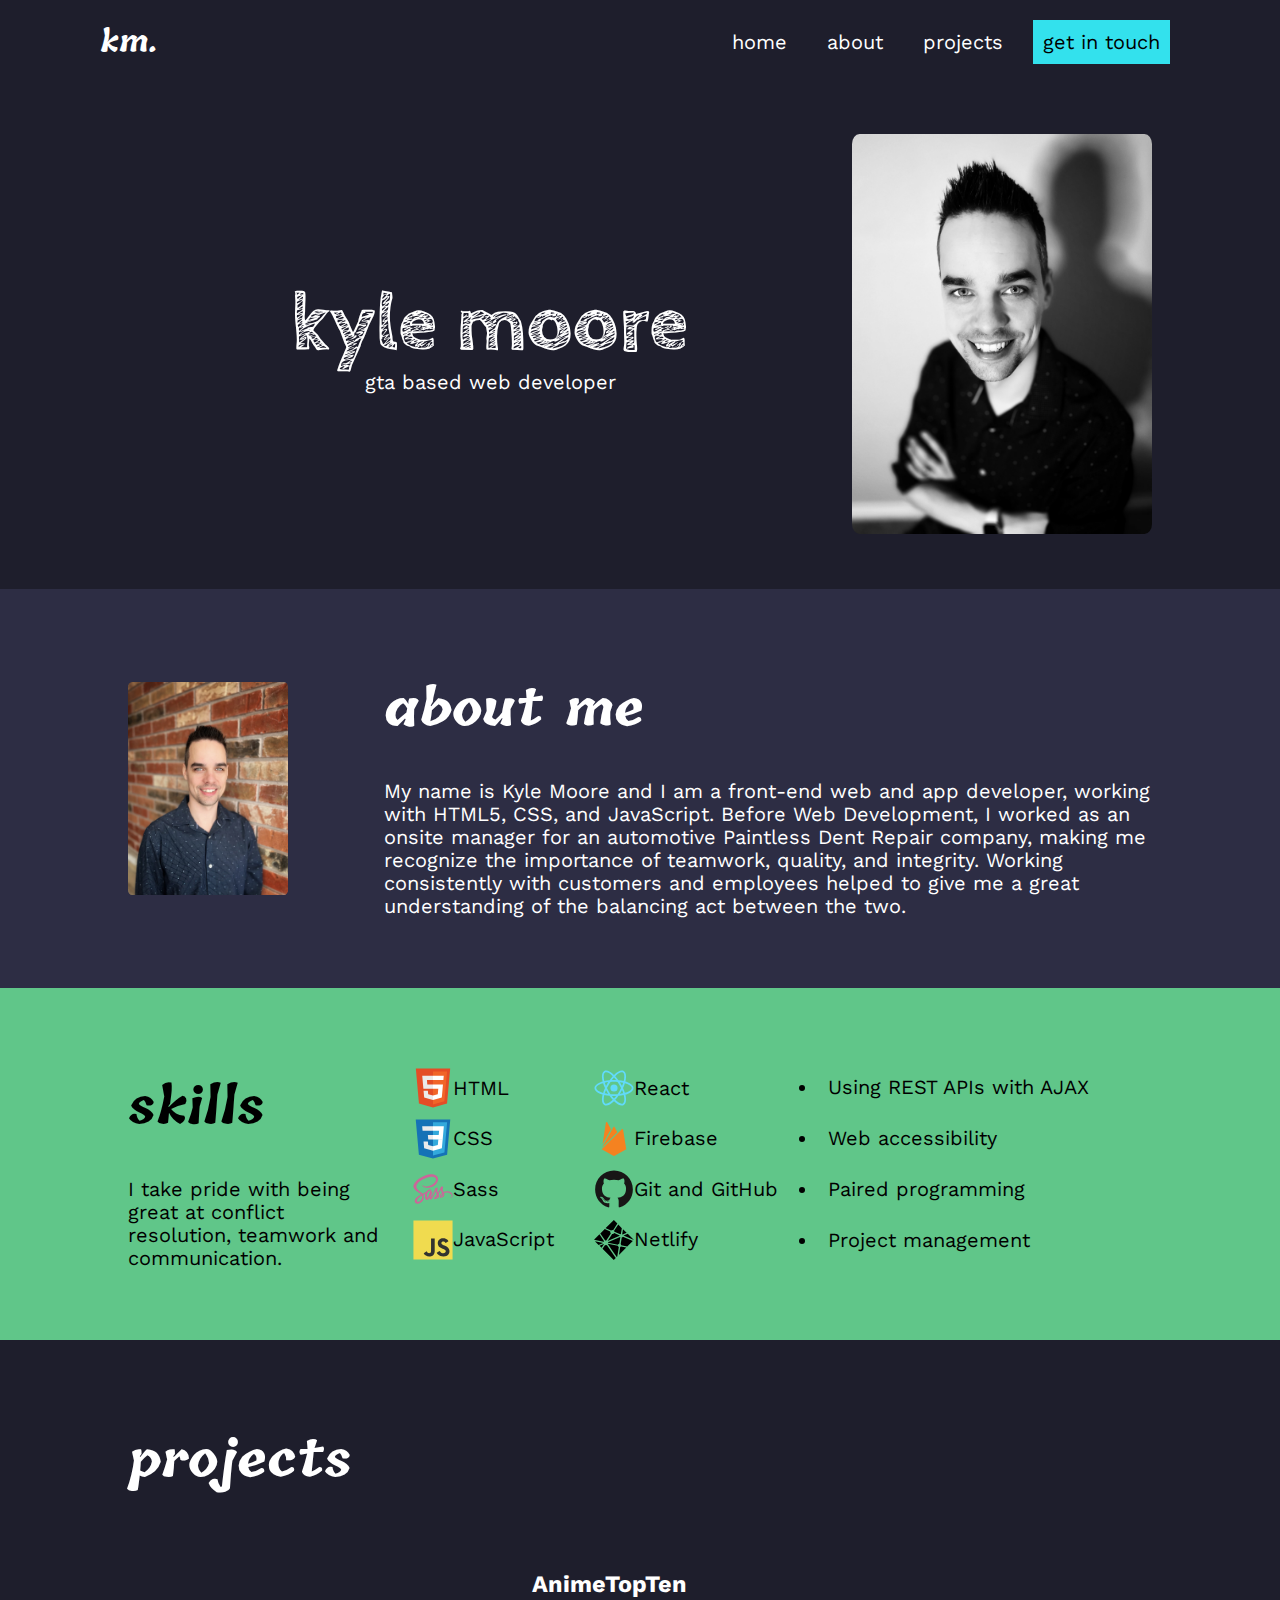
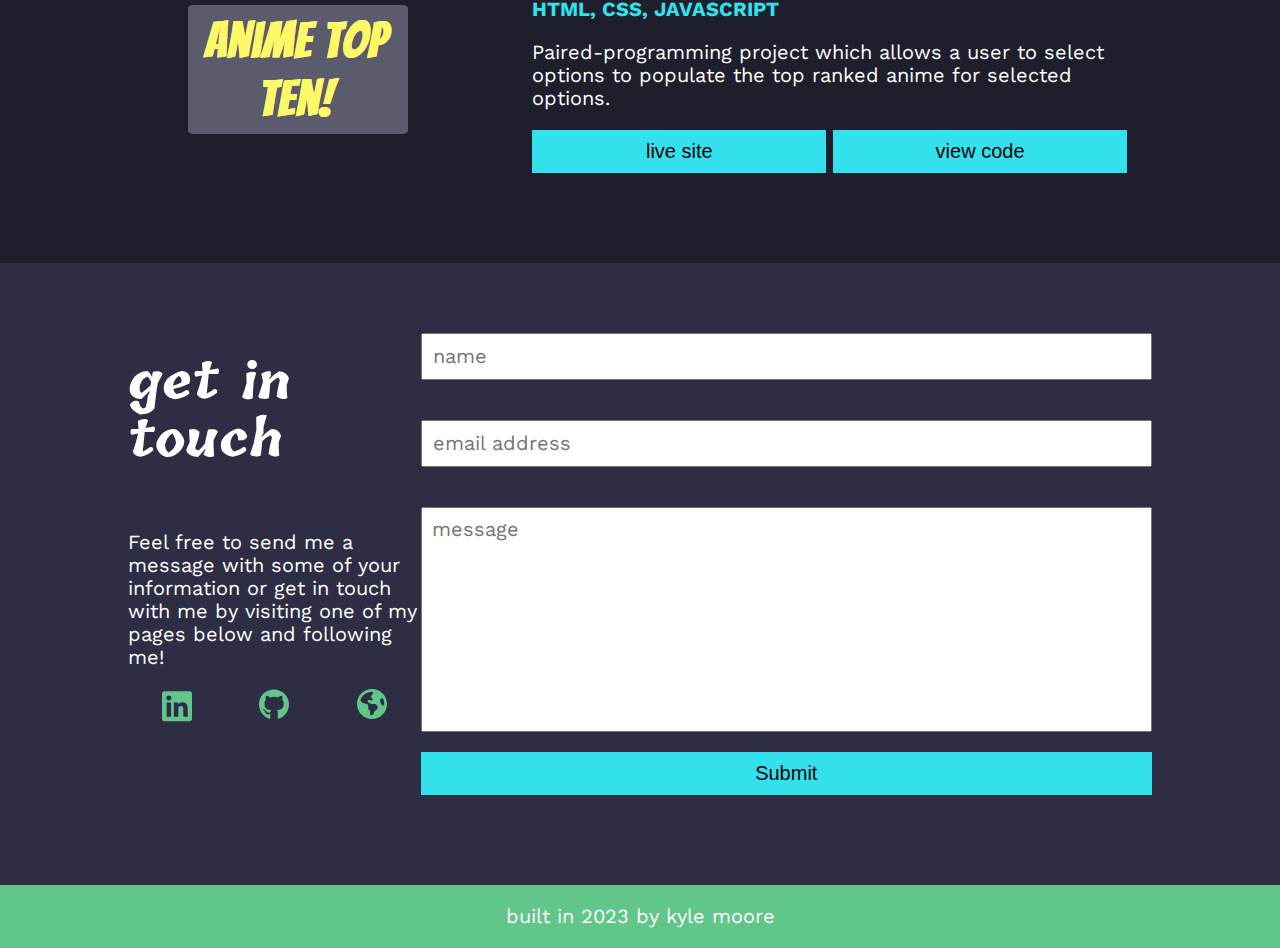
==== index.html @ c12b6fc1 "fixed a couple picture issues" ====
<!DOCTYPE html>
<html lang="en">

<head>
    <meta charset="UTF-8">
    <meta http-equiv="X-UA-Compatible" content="IE=edge">
    <meta name="viewport" content="width=device-width, initial-scale=1.0">
    <title>Kyle Moore</title>

    <link rel="preconnect" href="https://fonts.googleapis.com">
    <link rel="preconnect" href="https://fonts.gstatic.com" crossorigin>
    <link href="https://fonts.googleapis.com/css2?family=Cabin+Sketch&family=Tillana&family=Work+Sans&display=swap"
        rel="stylesheet">

    <link rel="stylesheet" href="./styles/styles.css">
</head>

<body>


    <!-- Nav Start -->

    <div class="wrapper">

        <div class="navContainer">
            <h2>KM.</h2>

            <nav>
                <ul>
                    <li><a href="#home">Home</a></li>
                    <li><a href="#about">About</a></li>
                    <li><a href="#projects">Projects</a></li>
                    <li>
                        <a class="navButton" id="navButton" href="#getInTouch">
                            get in touch
                        </a>
                    </li>
                </ul>
            </nav>
        </div>

    </div>

    <!-- Nav End -->


    <!-- Header Start -->
    <header>
        <div class="bodyWrapper">
            <div class="headerContent">
                <div class="headerHeading">
                    <h1>Kyle Moore</h1>

                    <p>GTA Based Web Developer</p>
                </div>

                <div class="headerImage">
                    <img src="./assets/IMG_6896.jpg" alt="picture of myself">
                </div>
            </div>
        </div>
    </header>
    <!-- Header End -->


    <!-- About Me Start -->

    <section class="about" id="about">
        <div class="bodyWrapper">
            <div class="aboutMeContainer">
                <div class="aboutMeImageContainer">
                    <img src="./assets/IMG_6893.jpg" alt="Picture of myself">
                </div>
                <div class="aboutMeInfoContainer">
                    <h2>About me</h2>
                    <p>My name is Kyle Moore and I am a front-end web and app developer, working with HTML5, CSS, and
                        JavaScript. Before Web
                        Development, I worked as an onsite manager for an automotive Paintless Dent Repair company,
                        making
                        me
                        recognize the
                        importance of teamwork, quality, and integrity. Working consistently with customers and
                        employees
                        helped
                        to give me a
                        great understanding of the balancing act between the two.</p>
                </div>
            </div>
        </div>
    </section>

    <!-- About Me End -->


    <!-- Skills Start -->

    <section class="skills" id="skills">
        <div class="bodyWrapper">
            <div class="skillsContainer">
                <div class="skillsHeadingContainer">
                    <h2>Skills</h2>
                    <p>I take pride with being great at conflict resolution, teamwork and communication.</p>
                </div>
                <div class="skillsListContainer">
                    <ul>
                        <li>
                            <svg viewBox="0 0 128 128">
                                <path fill="#E44D26"
                                    d="M19.037 113.876L9.032 1.661h109.936l-10.016 112.198-45.019 12.48z"></path>
                                <path fill="#F16529" d="M64 116.8l36.378-10.086 8.559-95.878H64z"></path>
                                <path fill="#EBEBEB"
                                    d="M64 52.455H45.788L44.53 38.361H64V24.599H29.489l.33 3.692 3.382 37.927H64zm0 35.743l-.061.017-15.327-4.14-.979-10.975H33.816l1.928 21.609 28.193 7.826.063-.017z">
                                </path>
                                <path fill="#fff"
                                    d="M63.952 52.455v13.763h16.947l-1.597 17.849-15.35 4.143v14.319l28.215-7.82.207-2.325 3.234-36.233.335-3.696h-3.708zm0-27.856v13.762h33.244l.276-3.092.628-6.978.329-3.692z">
                                </path>
                            </svg>
                            <p>HTML</p>
                        </li>
                        <li>
                            <svg viewBox="0 0 128 128">
                                <path fill="#1572B6"
                                    d="M18.814 114.123L8.76 1.352h110.48l-10.064 112.754-45.243 12.543-45.119-12.526z">
                                </path>
                                <path fill="#33A9DC" d="M64.001 117.062l36.559-10.136 8.601-96.354h-45.16v106.49z">
                                </path>
                                <path fill="#fff"
                                    d="M64.001 51.429h18.302l1.264-14.163H64.001V23.435h34.682l-.332 3.711-3.4 38.114h-30.95V51.429z">
                                </path>
                                <path fill="#EBEBEB"
                                    d="M64.083 87.349l-.061.018-15.403-4.159-.985-11.031H33.752l1.937 21.717 28.331 7.863.063-.018v-14.39z">
                                </path>
                                <path fill="#fff"
                                    d="M81.127 64.675l-1.666 18.522-15.426 4.164v14.39l28.354-7.858.208-2.337 2.406-26.881H81.127z">
                                </path>
                                <path fill="#EBEBEB"
                                    d="M64.048 23.435v13.831H30.64l-.277-3.108-.63-7.012-.331-3.711h34.646zm-.047 27.996v13.831H48.792l-.277-3.108-.631-7.012-.33-3.711h16.447z">
                                </path>
                            </svg>
                            <p>CSS</p>
                        </li>
                        <li>
                            <svg viewBox="0 0 128 128">
                                <path fill-rule="evenodd" clip-rule="evenodd" fill="#CB6699"
                                    d="M1.219 56.156c0 .703.207 1.167.323 1.618.756 2.933 2.381 5.45 4.309 7.746 2.746 3.272 6.109 5.906 9.554 8.383 2.988 2.148 6.037 4.248 9.037 6.38.515.366 1.002.787 1.561 1.236-.481.26-.881.489-1.297.7-3.959 2.008-7.768 4.259-11.279 6.986-2.116 1.644-4.162 3.391-5.607 5.674-2.325 3.672-3.148 7.584-1.415 11.761.506 1.22 1.278 2.274 2.367 3.053.353.252.749.502 1.162.6 1.058.249 2.136.412 3.207.609l3.033-.002c3.354-.299 6.407-1.448 9.166-3.352 4.312-2.976 7.217-6.966 8.466-12.087.908-3.722.945-7.448-.125-11.153a11.696 11.696 0 00-.354-1.014c-.13-.333-.283-.657-.463-1.072l6.876-3.954.103.088c-.125.409-.258.817-.371 1.23-.817 2.984-1.36 6.02-1.165 9.117.208 3.3 1.129 6.389 3.061 9.146 1.562 2.23 5.284 2.313 6.944.075.589-.795 1.16-1.626 1.589-2.513 1.121-2.315 2.159-4.671 3.23-7.011l.187-.428c-.077 1.108-.167 2.081-.208 3.055-.064 1.521.025 3.033.545 4.48.445 1.238 1.202 2.163 2.62 2.326.97.111 1.743-.333 2.456-.896a10.384 10.384 0 002.691-3.199c1.901-3.491 3.853-6.961 5.576-10.54 1.864-3.871 3.494-7.855 5.225-11.792l.286-.698c.409 1.607.694 3.181 1.219 4.671.61 1.729 1.365 3.417 2.187 5.058.389.775.344 1.278-.195 1.928-2.256 2.72-4.473 5.473-6.692 8.223-.491.607-.98 1.225-1.389 1.888a3.701 3.701 0 00-.48 1.364 1.737 1.737 0 001.383 1.971 9.661 9.661 0 002.708.193c3.097-.228 5.909-1.315 8.395-3.157 3.221-2.386 4.255-5.642 3.475-9.501-.211-1.047-.584-2.065-.947-3.074-.163-.455-.174-.774.123-1.198 2.575-3.677 4.775-7.578 6.821-11.569.081-.157.164-.314.306-.482.663 3.45 1.661 6.775 3.449 9.792-.912.879-1.815 1.676-2.632 2.554-1.799 1.934-3.359 4.034-4.173 6.595-.35 1.104-.619 2.226-.463 3.405.242 1.831 1.742 3.021 3.543 2.604 3.854-.892 7.181-2.708 9.612-5.925 1.636-2.166 1.785-4.582 1.1-7.113-.188-.688-.411-1.365-.651-2.154.951-.295 1.878-.649 2.837-.868 4.979-1.136 9.904-.938 14.702.86 2.801 1.05 5.064 2.807 6.406 5.571 1.639 3.379.733 6.585-2.452 8.721-.297.199-.637.356-.883.605a.869.869 0 00-.205.67c.021.123.346.277.533.275 1.047-.008 1.896-.557 2.711-1.121 2.042-1.413 3.532-3.314 3.853-5.817l.063-.188-.077-1.63c-.031-.094.023-.187.016-.258-.434-3.645-2.381-6.472-5.213-8.688-3.28-2.565-7.153-3.621-11.249-3.788a25.401 25.401 0 00-9.765 1.503c-.897.325-1.786.71-2.688 1.073-.121-.219-.251-.429-.358-.646-.926-1.896-2.048-3.708-2.296-5.882-.176-1.544-.392-3.086-.025-4.613.353-1.469.813-2.913 1.246-4.362.223-.746.066-1.164-.646-1.5a2.854 2.854 0 00-.786-.258c-1.75-.254-3.476-.109-5.171.384-.6.175-1.036.511-1.169 1.175-.076.381-.231.746-.339 1.122-.443 1.563-.757 3.156-1.473 4.645-1.794 3.735-3.842 7.329-5.938 10.897-.227.385-.466.763-.752 1.23-.736-1.54-1.521-2.922-1.759-4.542-.269-1.832-.481-3.661-.025-5.479.339-1.356.782-2.687 1.19-4.025.193-.636.104-.97-.472-1.305-.291-.169-.62-.319-.948-.368a11.643 11.643 0 00-5.354.438c-.543.176-.828.527-.994 1.087-.488 1.652-.904 3.344-1.589 4.915-2.774 6.36-5.628 12.687-8.479 19.013-.595 1.321-1.292 2.596-1.963 3.882-.17.326-.418.613-.63.919-.17-.201-.236-.339-.235-.477.005-.813-.092-1.65.063-2.436a172.189 172.189 0 011.578-7.099c.47-1.946 1.017-3.874 1.538-5.807.175-.647.178-1.252-.287-1.796-.781-.911-2.413-1.111-3.381-.409l-.428.242.083-.69c.204-1.479.245-2.953-.161-4.41-.506-1.816-1.802-2.861-3.686-2.803-.878.027-1.8.177-2.613.497-3.419 1.34-6.048 3.713-8.286 6.568a2.592 2.592 0 01-.757.654c-2.893 1.604-5.795 3.188-8.696 4.778l-3.229 1.769c-.866-.826-1.653-1.683-2.546-2.41-2.727-2.224-5.498-4.393-8.244-6.592-2.434-1.949-4.792-3.979-6.596-6.56-1.342-1.92-2.207-4.021-2.29-6.395-.105-3.025.753-5.789 2.293-8.362 1.97-3.292 4.657-5.934 7.611-8.327 3.125-2.53 6.505-4.678 10.008-6.639 4.901-2.743 9.942-5.171 15.347-6.774 5.542-1.644 11.165-2.585 16.965-1.929 2.28.258 4.494.78 6.527 1.895 1.557.853 2.834 1.97 3.428 3.716.586 1.718.568 3.459.162 5.204-.825 3.534-2.76 6.447-5.195 9.05-3.994 4.267-8.866 7.172-14.351 9.091a39.478 39.478 0 01-9.765 2.083c-2.729.229-5.401-.013-7.985-.962-1.711-.629-3.201-1.591-4.399-2.987-.214-.25-.488-.521-.887-.287-.391.23-.46.602-.329.979.219.626.421 1.278.762 1.838.857 1.405 2.107 2.424 3.483 3.298 2.643 1.681 5.597 2.246 8.66 2.377 4.648.201 9.183-.493 13.654-1.74 6.383-1.78 11.933-4.924 16.384-9.884 3.706-4.13 6.353-8.791 6.92-14.419.277-2.747-.018-5.438-1.304-7.944-1.395-2.715-3.613-4.734-6.265-6.125C68.756 18.179 64.588 17 60.286 17h-4.31c-5.21 0-10.247 1.493-15.143 3.274-3.706 1.349-7.34 2.941-10.868 4.703-7.683 3.839-14.838 8.468-20.715 14.833-2.928 3.171-5.407 6.67-6.833 10.79a40.494 40.494 0 00-1.111 3.746m27.839 36.013c-.333 4.459-2.354 8.074-5.657 11.002-1.858 1.646-3.989 2.818-6.471 3.23-.9.149-1.821.185-2.694-.188-1.245-.532-1.524-1.637-1.548-2.814-.037-1.876.62-3.572 1.521-5.186 1.176-2.104 2.9-3.708 4.741-5.206 2.9-2.361 6.046-4.359 9.268-6.245l.243-.1c.498 1.84.735 3.657.597 5.507zM54.303 70.98c-.235 1.424-.529 2.849-.945 4.229-1.438 4.777-3.285 9.406-5.282 13.973-.369.845-.906 1.616-1.373 2.417a1.689 1.689 0 01-.283.334c-.578.571-1.126.541-1.418-.206-.34-.868-.549-1.797-.729-2.716-.121-.617-.092-1.265-.13-1.897.039-4.494 1.41-8.578 3.736-12.38.959-1.568 2.003-3.062 3.598-4.054a6.27 6.27 0 011.595-.706c.85-.239 1.372.154 1.231 1.006zm17.164 21.868l6.169-7.203c.257 2.675-4.29 8.015-6.169 7.203zm19.703-4.847c-.436.25-.911.43-1.358.661-.409.212-.544-.002-.556-.354a2.385 2.385 0 01.093-.721c.833-2.938 2.366-5.446 4.647-7.486l.16-.082c1.085 3.035-.169 6.368-2.986 7.982z">
                                </path>
                            </svg>
                            <p>Sass</p>
                        </li>
                        <li>
                            <svg viewBox="0 0 128 128">
                                <path fill="#F0DB4F" d="M1.408 1.408h125.184v125.185H1.408z"></path>
                                <path fill="#323330"
                                    d="M116.347 96.736c-.917-5.711-4.641-10.508-15.672-14.981-3.832-1.761-8.104-3.022-9.377-5.926-.452-1.69-.512-2.642-.226-3.665.821-3.32 4.784-4.355 7.925-3.403 2.023.678 3.938 2.237 5.093 4.724 5.402-3.498 5.391-3.475 9.163-5.879-1.381-2.141-2.118-3.129-3.022-4.045-3.249-3.629-7.676-5.498-14.756-5.355l-3.688.477c-3.534.893-6.902 2.748-8.877 5.235-5.926 6.724-4.236 18.492 2.975 23.335 7.104 5.332 17.54 6.545 18.873 11.531 1.297 6.104-4.486 8.08-10.234 7.378-4.236-.881-6.592-3.034-9.139-6.949-4.688 2.713-4.688 2.713-9.508 5.485 1.143 2.499 2.344 3.63 4.26 5.795 9.068 9.198 31.76 8.746 35.83-5.176.165-.478 1.261-3.666.38-8.581zM69.462 58.943H57.753l-.048 30.272c0 6.438.333 12.34-.714 14.149-1.713 3.558-6.152 3.117-8.175 2.427-2.059-1.012-3.106-2.451-4.319-4.485-.333-.584-.583-1.036-.667-1.071l-9.52 5.83c1.583 3.249 3.915 6.069 6.902 7.901 4.462 2.678 10.459 3.499 16.731 2.059 4.082-1.189 7.604-3.652 9.448-7.401 2.666-4.915 2.094-10.864 2.07-17.444.06-10.735.001-21.468.001-32.237z">
                                </path>
                            </svg>
                            <p>JavaScript</p>
                        </li>
                    </ul>
                    <ul>
                        <li>
                            <svg viewBox="0 0 128 128">
                                <g fill="#61DAFB">
                                    <circle cx="64" cy="64" r="11.4"></circle>
                                    <path
                                        d="M107.3 45.2c-2.2-.8-4.5-1.6-6.9-2.3.6-2.4 1.1-4.8 1.5-7.1 2.1-13.2-.2-22.5-6.6-26.1-1.9-1.1-4-1.6-6.4-1.6-7 0-15.9 5.2-24.9 13.9-9-8.7-17.9-13.9-24.9-13.9-2.4 0-4.5.5-6.4 1.6-6.4 3.7-8.7 13-6.6 26.1.4 2.3.9 4.7 1.5 7.1-2.4.7-4.7 1.4-6.9 2.3C8.2 50 1.4 56.6 1.4 64s6.9 14 19.3 18.8c2.2.8 4.5 1.6 6.9 2.3-.6 2.4-1.1 4.8-1.5 7.1-2.1 13.2.2 22.5 6.6 26.1 1.9 1.1 4 1.6 6.4 1.6 7.1 0 16-5.2 24.9-13.9 9 8.7 17.9 13.9 24.9 13.9 2.4 0 4.5-.5 6.4-1.6 6.4-3.7 8.7-13 6.6-26.1-.4-2.3-.9-4.7-1.5-7.1 2.4-.7 4.7-1.4 6.9-2.3 12.5-4.8 19.3-11.4 19.3-18.8s-6.8-14-19.3-18.8zM92.5 14.7c4.1 2.4 5.5 9.8 3.8 20.3-.3 2.1-.8 4.3-1.4 6.6-5.2-1.2-10.7-2-16.5-2.5-3.4-4.8-6.9-9.1-10.4-13 7.4-7.3 14.9-12.3 21-12.3 1.3 0 2.5.3 3.5.9zM81.3 74c-1.8 3.2-3.9 6.4-6.1 9.6-3.7.3-7.4.4-11.2.4-3.9 0-7.6-.1-11.2-.4-2.2-3.2-4.2-6.4-6-9.6-1.9-3.3-3.7-6.7-5.3-10 1.6-3.3 3.4-6.7 5.3-10 1.8-3.2 3.9-6.4 6.1-9.6 3.7-.3 7.4-.4 11.2-.4 3.9 0 7.6.1 11.2.4 2.2 3.2 4.2 6.4 6 9.6 1.9 3.3 3.7 6.7 5.3 10-1.7 3.3-3.4 6.6-5.3 10zm8.3-3.3c1.5 3.5 2.7 6.9 3.8 10.3-3.4.8-7 1.4-10.8 1.9 1.2-1.9 2.5-3.9 3.6-6 1.2-2.1 2.3-4.2 3.4-6.2zM64 97.8c-2.4-2.6-4.7-5.4-6.9-8.3 2.3.1 4.6.2 6.9.2 2.3 0 4.6-.1 6.9-.2-2.2 2.9-4.5 5.7-6.9 8.3zm-18.6-15c-3.8-.5-7.4-1.1-10.8-1.9 1.1-3.3 2.3-6.8 3.8-10.3 1.1 2 2.2 4.1 3.4 6.1 1.2 2.2 2.4 4.1 3.6 6.1zm-7-25.5c-1.5-3.5-2.7-6.9-3.8-10.3 3.4-.8 7-1.4 10.8-1.9-1.2 1.9-2.5 3.9-3.6 6-1.2 2.1-2.3 4.2-3.4 6.2zM64 30.2c2.4 2.6 4.7 5.4 6.9 8.3-2.3-.1-4.6-.2-6.9-.2-2.3 0-4.6.1-6.9.2 2.2-2.9 4.5-5.7 6.9-8.3zm22.2 21l-3.6-6c3.8.5 7.4 1.1 10.8 1.9-1.1 3.3-2.3 6.8-3.8 10.3-1.1-2.1-2.2-4.2-3.4-6.2zM31.7 35c-1.7-10.5-.3-17.9 3.8-20.3 1-.6 2.2-.9 3.5-.9 6 0 13.5 4.9 21 12.3-3.5 3.8-7 8.2-10.4 13-5.8.5-11.3 1.4-16.5 2.5-.6-2.3-1-4.5-1.4-6.6zM7 64c0-4.7 5.7-9.7 15.7-13.4 2-.8 4.2-1.5 6.4-2.1 1.6 5 3.6 10.3 6 15.6-2.4 5.3-4.5 10.5-6 15.5C15.3 75.6 7 69.6 7 64zm28.5 49.3c-4.1-2.4-5.5-9.8-3.8-20.3.3-2.1.8-4.3 1.4-6.6 5.2 1.2 10.7 2 16.5 2.5 3.4 4.8 6.9 9.1 10.4 13-7.4 7.3-14.9 12.3-21 12.3-1.3 0-2.5-.3-3.5-.9zM96.3 93c1.7 10.5.3 17.9-3.8 20.3-1 .6-2.2.9-3.5.9-6 0-13.5-4.9-21-12.3 3.5-3.8 7-8.2 10.4-13 5.8-.5 11.3-1.4 16.5-2.5.6 2.3 1 4.5 1.4 6.6zm9-15.6c-2 .8-4.2 1.5-6.4 2.1-1.6-5-3.6-10.3-6-15.6 2.4-5.3 4.5-10.5 6-15.5 13.8 4 22.1 10 22.1 15.6 0 4.7-5.8 9.7-15.7 13.4z">
                                    </path>
                                </g>
                            </svg>
                            <p>React</p>
                        </li>
                        <li>
                            <svg viewBox="0 0 128 128">
                                <path fill="#f58220"
                                    d="M27.35 80.52l10.68-68.44c.37-2.33 3.5-2.89 4.6-.8l11.48 21.48-26.76 47.76zm75.94 16.63L93.1 34.11c-.31-1.96-2.76-2.76-4.17-1.35L24.71 97.15l35.54 19.95a7.447 7.447 0 007.18 0l35.86-19.95zm-28.85-55L66.21 26.5c-.92-1.78-3.44-1.78-4.36 0L25.7 90.95l48.74-48.8z">
                                </path>
                            </svg>
                            <p>Firebase</p>
                        </li>
                        <li>
                            <svg viewBox="0 0 128 128">
                                <g fill="#181616">
                                    <path fill-rule="evenodd" clip-rule="evenodd"
                                        d="M64 5.103c-33.347 0-60.388 27.035-60.388 60.388 0 26.682 17.303 49.317 41.297 57.303 3.017.56 4.125-1.31 4.125-2.905 0-1.44-.056-6.197-.082-11.243-16.8 3.653-20.345-7.125-20.345-7.125-2.747-6.98-6.705-8.836-6.705-8.836-5.48-3.748.413-3.67.413-3.67 6.063.425 9.257 6.223 9.257 6.223 5.386 9.23 14.127 6.562 17.573 5.02.542-3.903 2.107-6.568 3.834-8.076-13.413-1.525-27.514-6.704-27.514-29.843 0-6.593 2.36-11.98 6.223-16.21-.628-1.52-2.695-7.662.584-15.98 0 0 5.07-1.623 16.61 6.19C53.7 35 58.867 34.327 64 34.304c5.13.023 10.3.694 15.127 2.033 11.526-7.813 16.59-6.19 16.59-6.19 3.287 8.317 1.22 14.46.593 15.98 3.872 4.23 6.215 9.617 6.215 16.21 0 23.194-14.127 28.3-27.574 29.796 2.167 1.874 4.097 5.55 4.097 11.183 0 8.08-.07 14.583-.07 16.572 0 1.607 1.088 3.49 4.148 2.897 23.98-7.994 41.263-30.622 41.263-57.294C124.388 32.14 97.35 5.104 64 5.104z">
                                    </path>
                                    <path
                                        d="M26.484 91.806c-.133.3-.605.39-1.035.185-.44-.196-.685-.605-.543-.906.13-.31.603-.395 1.04-.188.44.197.69.61.537.91zm2.446 2.729c-.287.267-.85.143-1.232-.28-.396-.42-.47-.983-.177-1.254.298-.266.844-.14 1.24.28.394.426.472.984.17 1.255zM31.312 98.012c-.37.258-.976.017-1.35-.52-.37-.538-.37-1.183.01-1.44.373-.258.97-.025 1.35.507.368.545.368 1.19-.01 1.452zm3.261 3.361c-.33.365-1.036.267-1.552-.23-.527-.487-.674-1.18-.343-1.544.336-.366 1.045-.264 1.564.23.527.486.686 1.18.333 1.543zm4.5 1.951c-.147.473-.825.688-1.51.486-.683-.207-1.13-.76-.99-1.238.14-.477.823-.7 1.512-.485.683.206 1.13.756.988 1.237zm4.943.361c.017.498-.563.91-1.28.92-.723.017-1.308-.387-1.315-.877 0-.503.568-.91 1.29-.924.717-.013 1.306.387 1.306.88zm4.598-.782c.086.485-.413.984-1.126 1.117-.7.13-1.35-.172-1.44-.653-.086-.498.422-.997 1.122-1.126.714-.123 1.354.17 1.444.663zm0 0">
                                    </path>
                                </g>
                            </svg>
                            <p>Git and GitHub</p>
                        </li>
                        <li>
                            <?xml version="1.0" ?><svg role="img" viewBox="0 0 24 24"
                                xmlns="http://www.w3.org/2000/svg">
                                <title />
                                <path
                                    d="M16.934 8.519a1.044 1.044 0 0 1 .303.23l2.349-1.045-2.192-2.171-.491 2.954zM12.06 6.546a1.305 1.305 0 0 1 .209.574l3.497 1.482a1.044 1.044 0 0 1 .355-.177l.574-3.55-2.13-2.234-2.505 3.852v.053zm11.933 5.491l-3.748-3.748-2.548 1.044 6.264 2.662s.053.042.032.042zm-.627.606l-6.013-2.569a1.044 1.044 0 0 1-.7.407l-.647 3.957a1.044 1.044 0 0 1 .303.731l3.633.762 3.33-3.31v-.062zM15.4 9.25L12.132 7.86a1.2 1.2 0 0 1-1.044.543h-.199L8.185 12.58l7.225-3.132v.01a.887.887 0 0 1 0-.167.052.052 0 0 0-.01-.041zm3.967 7.308l-3.195-.658a1.096 1.096 0 0 1-.46.344l-.761 4.72 4.437-4.396s-.01.02-.021.02zm-4.469-.324a1.044 1.044 0 0 1-.616-.71l-5.95-1.222-.084.136 5.398 7.81.323-.324.919-5.67s.031.022.01.011zm-6.441-2.652l5.878 1.211a1.044 1.044 0 0 1 .824-.522l.637-3.894-.135-.115-7.308 3.132a1.817 1.817 0 0 1 .104.188zm-2.464.981l-.125-.125-2.537 1.044 1.232 1.222 1.399-2.172zm1.67.397a1.368 1.368 0 0 1-.563.125 1.389 1.389 0 0 1-.45-.073l-1.544 2.245 6.765 6.702 1.19-1.18zm-.95-2.641a1.702 1.702 0 0 1 .314 0 1.378 1.378 0 0 1 .344 0l2.735-4.25a1.19 1.19 0 0 1-.334-.824 1.242 1.242 0 0 1 0-.271l-3.32-1.535-2.672 2.6zm.303-7.402l3.237 1.378a1.242 1.242 0 0 1 .835-.282 1.357 1.357 0 0 1 .397.063l2.526-3.947L11.923.041 7.016 4.854s-.01.052 0 .063zm-1.21 8.164a1.566 1.566 0 0 1 .24-.334L3.278 8.613 0 11.797l5.804 1.284zm-.262.7L.533 12.735l2.203 2.235 2.777-1.18z" />
                            </svg>
                            <p>Netlify</p>
                        </li>
                    </ul>
                    <ul class="noIconList">
                        <li>
                            <p>Using REST APIs with AJAX</p>
                        </li>
                        <li>
                            <p>Web accessibility</p>
                        </li>
                        <li>
                            <p>Paired programming</p>
                        </li>
                        <li>
                            <p>Project management</p>
                        </li>
                    </ul>
                </div>
            </div>
        </div>
    </section>

    <!-- Skills End -->


    <!-- Projects Start -->
    <section class="projects" id="projects">
        <div class="bodyWrapper">
            <h2>Projects</h2>
            <div class="projectGallery">
                <ul>
                    <li>
                        <div class="projectImageContainer">
                            <img src="../assets/AnimeTopTen.png" alt="anime top ten">
                        </div>
                        <div class="projectContentContainer">
                            <h3>AnimeTopTen</h3>
                            <h4>HTML, CSS, JAVASCRIPT</h4>
                            <p>Paired-programming project which allows a user to select options to populate the top
                                ranked anime for selected options.</p>
                            <div class="buttonContainer">
                                <button><a href="https://animetopten.netlify.app/">Live Site</a></button>
                                <button><a href="https://github.com/KylMoore/AnimeTopTen">View Code</a></button>
                            </div>
                        </div>
                    </li>
                    <!-- <li>
                        <div class="projectImageContainer">
                            <img src="" alt="">
                        </div>
                        <div class="projectContentContainer">
                            <h3></h3>
                            <h4></h4>
                            <p></p>
                            <button>Live Site</button>
                            <button>View Code</button>
                        </div>
                    </li>
                    <li>
                        <div class="projectImageContainer">
                            <img src="" alt="">
                        </div>
                        <div class="projectContentContainer">
                            <h3></h3>
                            <h4></h4>
                            <p></p>
                            <button>Live Site</button>
                            <button>View Code</button>
                        </div>
                    </li> -->
                </ul>
            </div>
        </div>
    </section>
    <!-- Projects End -->


    <!-- get in touch Start -->
    <section class="getInTouch" id="getInTouch">
        <div class="bodyWrapper">
            <div class="getInTouchContainer">
                <div class="formContainer">
                    <h2>Get in touch</h2>
                    <p>Feel free to send me a message with some of your information or get in touch with me by visiting one of my pages below and following me!</p>
                    <ul>
                        <li>
                            <a href="https://www.linkedin.com/in/kylmr/"><svg class="svg"
                                    xmlns="http://www.w3.org/2000/svg"
                                    viewBox="0 0 448 512"><!--! Font Awesome Pro 6.2.1 by @fontawesome - https://fontawesome.com License - https://fontawesome.com/license (Commercial License) Copyright 2022 Fonticons, Inc. -->
                                    <path
                                        d="M416 32H31.9C14.3 32 0 46.5 0 64.3v383.4C0 465.5 14.3 480 31.9 480H416c17.6 0 32-14.5 32-32.3V64.3c0-17.8-14.4-32.3-32-32.3zM135.4 416H69V202.2h66.5V416zm-33.2-243c-21.3 0-38.5-17.3-38.5-38.5S80.9 96 102.2 96c21.2 0 38.5 17.3 38.5 38.5 0 21.3-17.2 38.5-38.5 38.5zm282.1 243h-66.4V312c0-24.8-.5-56.7-34.5-56.7-34.6 0-39.9 27-39.9 54.9V416h-66.4V202.2h63.7v29.2h.9c8.9-16.8 30.6-34.5 62.9-34.5 67.2 0 79.7 44.3 79.7 101.9V416z" />
                                </svg></a>
                        </li>
                        <li>
                            <a href="https://github.com/KylMoore"><svg class="svg" xmlns="http://www.w3.org/2000/svg"
                                    viewBox="0 0 496 512"><!--! Font Awesome Pro 6.2.1 by @fontawesome - https://fontawesome.com License - https://fontawesome.com/license (Commercial License) Copyright 2022 Fonticons, Inc. -->
                                    <path
                                        d="M165.9 397.4c0 2-2.3 3.6-5.2 3.6-3.3.3-5.6-1.3-5.6-3.6 0-2 2.3-3.6 5.2-3.6 3-.3 5.6 1.3 5.6 3.6zm-31.1-4.5c-.7 2 1.3 4.3 4.3 4.9 2.6 1 5.6 0 6.2-2s-1.3-4.3-4.3-5.2c-2.6-.7-5.5.3-6.2 2.3zm44.2-1.7c-2.9.7-4.9 2.6-4.6 4.9.3 2 2.9 3.3 5.9 2.6 2.9-.7 4.9-2.6 4.6-4.6-.3-1.9-3-3.2-5.9-2.9zM244.8 8C106.1 8 0 113.3 0 252c0 110.9 69.8 205.8 169.5 239.2 12.8 2.3 17.3-5.6 17.3-12.1 0-6.2-.3-40.4-.3-61.4 0 0-70 15-84.7-29.8 0 0-11.4-29.1-27.8-36.6 0 0-22.9-15.7 1.6-15.4 0 0 24.9 2 38.6 25.8 21.9 38.6 58.6 27.5 72.9 20.9 2.3-16 8.8-27.1 16-33.7-55.9-6.2-112.3-14.3-112.3-110.5 0-27.5 7.6-41.3 23.6-58.9-2.6-6.5-11.1-33.3 2.6-67.9 20.9-6.5 69 27 69 27 20-5.6 41.5-8.5 62.8-8.5s42.8 2.9 62.8 8.5c0 0 48.1-33.6 69-27 13.7 34.7 5.2 61.4 2.6 67.9 16 17.7 25.8 31.5 25.8 58.9 0 96.5-58.9 104.2-114.8 110.5 9.2 7.9 17 22.9 17 46.4 0 33.7-.3 75.4-.3 83.6 0 6.5 4.6 14.4 17.3 12.1C428.2 457.8 496 362.9 496 252 496 113.3 383.5 8 244.8 8zM97.2 352.9c-1.3 1-1 3.3.7 5.2 1.6 1.6 3.9 2.3 5.2 1 1.3-1 1-3.3-.7-5.2-1.6-1.6-3.9-2.3-5.2-1zm-10.8-8.1c-.7 1.3.3 2.9 2.3 3.9 1.6 1 3.6.7 4.3-.7.7-1.3-.3-2.9-2.3-3.9-2-.6-3.6-.3-4.3.7zm32.4 35.6c-1.6 1.3-1 4.3 1.3 6.2 2.3 2.3 5.2 2.6 6.5 1 1.3-1.3.7-4.3-1.3-6.2-2.2-2.3-5.2-2.6-6.5-1zm-11.4-14.7c-1.6 1-1.6 3.6 0 5.9 1.6 2.3 4.3 3.3 5.6 2.3 1.6-1.3 1.6-3.9 0-6.2-1.4-2.3-4-3.3-5.6-2z" />
                                </svg></a>
                        </li>
                        <li>
                            <a href="#"><svg class="svg" xmlns="http://www.w3.org/2000/svg"
                                viewBox="0 0 512 512"><!--! Font Awesome Pro 6.2.1 by @fontawesome - https://fontawesome.com License - https://fontawesome.com/license (Commercial License) Copyright 2022 Fonticons, Inc. -->
                                <path
                                    d="M57.7 193l9.4 16.4c8.3 14.5 21.9 25.2 38 29.8L163 255.7c17.2 4.9 29 20.6 29 38.5v39.9c0 11 6.2 21 16 25.9s16 14.9 16 25.9v39c0 15.6 14.9 26.9 29.9 22.6c16.1-4.6 28.6-17.5 32.7-33.8l2.8-11.2c4.2-16.9 15.2-31.4 30.3-40l8.1-4.6c15-8.5 24.2-24.5 24.2-41.7v-8.3c0-12.7-5.1-24.9-14.1-33.9l-3.9-3.9c-9-9-21.2-14.1-33.9-14.1H257c-11.1 0-22.1-2.9-31.8-8.4l-34.5-19.7c-4.3-2.5-7.6-6.5-9.2-11.2c-3.2-9.6 1.1-20 10.2-24.5l5.9-3c6.6-3.3 14.3-3.9 21.3-1.5l23.2 7.7c8.2 2.7 17.2-.4 21.9-7.5c4.7-7 4.2-16.3-1.2-22.8l-13.6-16.3c-10-12-9.9-29.5 .3-41.3l15.7-18.3c8.8-10.3 10.2-25 3.5-36.7l-2.4-4.2c-3.5-.2-6.9-.3-10.4-.3C163.1 48 84.4 108.9 57.7 193zM464 256c0-36.8-9.6-71.4-26.4-101.5L412 164.8c-15.7 6.3-23.8 23.8-18.5 39.8l16.9 50.7c3.5 10.4 12 18.3 22.6 20.9l29.1 7.3c1.2-9 1.8-18.2 1.8-27.5zm48 0c0 141.4-114.6 256-256 256S0 397.4 0 256S114.6 0 256 0S512 114.6 512 256z" />
                            </svg>
                                </svg></a>
                        </li>
                        <!-- <li>
                            <a href="#"><img src="" alt=""></a>
                        </li> -->
                    </ul>
                </div>
                <div class="formInput">
                    <form id="form" class="form" action="https://formspree.io/f/mnqyjnba" method="POST">
                        <!-- <label for="name">Name</label> -->
                        <input type="text" name="name" placeholder="Name">
                        <!-- <label for="email">Email Address</label> -->
                        <input type="email" name="email" placeholder="Email Address">
                        <!-- <label for="message">Message</label> -->
                        <textarea type="text" name="message" placeholder="Message"></textarea>
                        <button type="formSubmitButton">Submit</button>
                        <p id="formStatus"></p>
                    </form>
                </div>
            </div>
        </div>
    </section>
    <!-- Get in touch End -->


    <!-- Footer Start -->


    <footer>

        <div class="bodyWrapper">
            <p>Built In 2023 by Kyle Moore</p>
        </div>

    </footer>

    <!-- Footer End -->

    <script src="./app.js"></script>
</body>

</html>
---- styles/styles.css ----
html {
  line-height: 1.15;
  -ms-text-size-adjust: 100%;
  -webkit-text-size-adjust: 100%;
}

body {
  margin: 0;
}

article, aside, footer, header, nav, section {
  display: block;
}

h1 {
  font-size: 2em;
  margin: 0.67em 0;
}

figcaption, figure, main {
  display: block;
}

figure {
  margin: 1em 40px;
}

hr {
  -webkit-box-sizing: content-box;
          box-sizing: content-box;
  height: 0;
  overflow: visible;
}

pre {
  font-family: monospace, monospace;
  font-size: 1em;
}

a {
  background-color: transparent;
  -webkit-text-decoration-skip: objects;
}

abbr[title] {
  border-bottom: none;
  text-decoration: underline;
  -webkit-text-decoration: underline dotted;
          text-decoration: underline dotted;
}

b, strong {
  font-weight: inherit;
}

b, strong {
  font-weight: bolder;
}

code, kbd, samp {
  font-family: monospace, monospace;
  font-size: 1em;
}

dfn {
  font-style: italic;
}

mark {
  background-color: #ff0;
  color: #000;
}

small {
  font-size: 80%;
}

sub, sup {
  font-size: 75%;
  line-height: 0;
  position: relative;
  vertical-align: baseline;
}

sub {
  bottom: -0.25em;
}

sup {
  top: -0.5em;
}

audio, video {
  display: inline-block;
}

audio:not([controls]) {
  display: none;
  height: 0;
}

img {
  border-style: none;
}

svg:not(:root) {
  overflow: hidden;
}

button, input, optgroup, select, textarea {
  font-family: sans-serif;
  font-size: 100%;
  line-height: 1.15;
  margin: 0;
}

button, input {
  overflow: visible;
}

button, select {
  text-transform: none;
}

button, html [type=button], [type=reset], [type=submit] {
  -webkit-appearance: button;
}

button::-moz-focus-inner, [type=button]::-moz-focus-inner, [type=reset]::-moz-focus-inner, [type=submit]::-moz-focus-inner {
  border-style: none;
  padding: 0;
}

button:-moz-focusring, [type=button]:-moz-focusring, [type=reset]:-moz-focusring, [type=submit]:-moz-focusring {
  outline: 1px dotted ButtonText;
}

fieldset {
  padding: 0.35em 0.75em 0.625em;
}

legend {
  -webkit-box-sizing: border-box;
          box-sizing: border-box;
  color: inherit;
  display: table;
  max-width: 100%;
  padding: 0;
  white-space: normal;
}

progress {
  display: inline-block;
  vertical-align: baseline;
}

textarea {
  overflow: auto;
}

[type=checkbox], [type=radio] {
  -webkit-box-sizing: border-box;
          box-sizing: border-box;
  padding: 0;
}

[type=number]::-webkit-inner-spin-button, [type=number]::-webkit-outer-spin-button {
  height: auto;
}

[type=search] {
  -webkit-appearance: textfield;
  outline-offset: -2px;
}

[type=search]::-webkit-search-cancel-button, [type=search]::-webkit-search-decoration {
  -webkit-appearance: none;
}

::-webkit-file-upload-button {
  -webkit-appearance: button;
  font: inherit;
}

details, menu {
  display: block;
}

summary {
  display: list-item;
}

canvas {
  display: inline-block;
}

template {
  display: none;
}

[hidden] {
  display: none;
}

html {
  -webkit-box-sizing: border-box;
          box-sizing: border-box;
}

*, *:before, *:after {
  -webkit-box-sizing: inherit;
          box-sizing: inherit;
}

.sr-only {
  position: absolute;
  width: 1px;
  height: 1px;
  margin: -1px;
  border: 0;
  padding: 0;
  white-space: nowrap;
  -webkit-clip-path: inset(100%);
          clip-path: inset(100%);
  clip: rect(0 0 0 0);
  overflow: hidden;
}

body {
  font-family: "Work Sans", sans-serif;
  font-size: 1rem;
}

h1 {
  font-family: "Cabin Sketch", cursive;
  font-size: 4rem;
}

h2 {
  font-family: "Tillana", cursive;
  font-size: 2.5rem;
}

html {
  font-size: 125%;
  background-color: #1E1E2C;
  text-transform: lowercase;
}

.wrapper {
  width: 90%;
  margin: 0 auto;
  max-width: 1080px;
}

.bodyWrapper {
  width: 80%;
  margin: 0 auto;
  max-width: 1080px;
}

.navContainer {
  display: -webkit-box;
  display: -ms-flexbox;
  display: flex;
  -webkit-box-pack: justify;
      -ms-flex-pack: justify;
          justify-content: space-between;
  -webkit-box-align: center;
      -ms-flex-align: center;
          align-items: center;
  color: #ffffff;
}
.navContainer h2 {
  font-size: 1.5rem;
}
.navContainer nav ul {
  display: -webkit-box;
  display: -ms-flexbox;
  display: flex;
  -webkit-box-orient: horizontal;
  -webkit-box-direction: normal;
      -ms-flex-direction: row;
          flex-direction: row;
  -webkit-box-align: center;
      -ms-flex-align: center;
          align-items: center;
  margin: 0 auto;
}
.navContainer nav ul li {
  list-style: none;
  padding: 0.5rem;
}
.navContainer nav ul li a {
  text-decoration: none;
  color: #ffffff;
  padding: 0.5rem;
  -webkit-transition: 0.5s;
  transition: 0.5s;
}
.navContainer nav ul li a:hover, .navContainer nav ul li a:focus {
  background-color: #2D2D44;
  color: #33E1ED;
}
.navContainer nav ul li .navButton {
  background-color: #33E1ED;
  color: #000000;
}

header {
  background-color: #1E1E2C;
  color: #ffffff;
  padding: 2.5rem 0;
}
header .headerContent {
  display: -webkit-box;
  display: -ms-flexbox;
  display: flex;
  -webkit-box-orient: horizontal;
  -webkit-box-direction: normal;
      -ms-flex-direction: row;
          flex-direction: row;
}
header .headerContent .headerHeading {
  display: -webkit-box;
  display: -ms-flexbox;
  display: flex;
  -webkit-box-orient: vertical;
  -webkit-box-direction: normal;
      -ms-flex-direction: column;
          flex-direction: column;
  -webkit-box-pack: center;
      -ms-flex-pack: center;
          justify-content: center;
  width: 100%;
}
header .headerContent .headerHeading h1 {
  margin: 0 auto;
}
header .headerContent .headerHeading p {
  margin: 0 auto;
}
header .headerContent .headerImage {
  width: 15rem;
}
header .headerContent .headerImage img {
  max-width: 15rem;
  border-radius: 2.5%;
}

.about {
  background-color: #2D2D44;
  padding: 2.5rem 0;
  color: #ffffff;
}
.about .aboutMeContainer {
  display: -webkit-box;
  display: -ms-flexbox;
  display: flex;
  -webkit-box-pack: center;
      -ms-flex-pack: center;
          justify-content: center;
  -webkit-box-align: center;
      -ms-flex-align: center;
          align-items: center;
}
.about .aboutMeContainer .aboutMeImageContainer {
  width: 25%;
}
.about .aboutMeContainer .aboutMeImageContainer img {
  width: 8rem;
  display: -webkit-box;
  display: -ms-flexbox;
  display: flex;
  -webkit-box-align: center;
      -ms-flex-align: center;
          align-items: center;
  -webkit-box-pack: center;
      -ms-flex-pack: center;
          justify-content: center;
  border-radius: 2.5%;
}
.about .aboutMeContainer .aboutMeInfoContainer {
  width: 75%;
}
.about .aboutMeContainer .aboutMeInfoContainer p {
  text-transform: none;
}

.skills {
  background-color: #60C689;
  color: #000000;
  padding: 2.5rem 0;
}
.skills .skillsContainer {
  display: -webkit-box;
  display: -ms-flexbox;
  display: flex;
}
.skills .skillsContainer svg {
  height: 40px;
  width: 40px;
}
.skills .skillsContainer .skillsHeadingContainer {
  width: 35%;
}
.skills .skillsContainer .skillsHeadingContainer p {
  text-transform: none;
}
.skills .skillsContainer .skillsListContainer {
  display: -webkit-box;
  display: -ms-flexbox;
  display: flex;
  -webkit-box-orient: horizontal;
  -webkit-box-direction: normal;
      -ms-flex-direction: row;
          flex-direction: row;
  -ms-flex-wrap: nowrap;
      flex-wrap: nowrap;
  width: 100%;
  text-transform: none;
}
.skills .skillsContainer .skillsListContainer ul {
  display: -webkit-box;
  display: -ms-flexbox;
  display: flex;
  -webkit-box-pack: space-evenly;
      -ms-flex-pack: space-evenly;
          justify-content: space-evenly;
  -ms-flex-line-pack: start;
      align-content: flex-start;
  -webkit-box-orient: vertical;
  -webkit-box-direction: normal;
      -ms-flex-direction: column;
          flex-direction: column;
  padding: 0;
}
.skills .skillsContainer .skillsListContainer ul li {
  display: -webkit-box;
  display: -ms-flexbox;
  display: flex;
  -webkit-box-pack: start;
      -ms-flex-pack: start;
          justify-content: flex-start;
  -webkit-box-align: center;
      -ms-flex-align: center;
          align-items: center;
  list-style: disc;
  padding: 0 1rem;
}
.skills .skillsContainer .skillsListContainer ul li p {
  text-align: left;
  margin: 0;
}
.skills .skillsContainer .skillsListContainer .noIconList li {
  display: revert;
  -webkit-box-align: center;
      -ms-flex-align: center;
          align-items: center;
  -ms-flex-line-pack: center;
      align-content: center;
  padding: 0.5rem;
  margin: 0 1rem;
}

.projects {
  color: #ffffff;
  background-color: #1E1E2C;
  padding: 2.5rem 0;
}

.projectGallery {
  display: -webkit-box;
  display: -ms-flexbox;
  display: flex;
  -webkit-box-orient: vertical;
  -webkit-box-direction: normal;
      -ms-flex-direction: column;
          flex-direction: column;
}
.projectGallery li {
  display: -webkit-box;
  display: -ms-flexbox;
  display: flex;
  -webkit-box-orient: horizontal;
  -webkit-box-direction: normal;
      -ms-flex-direction: row;
          flex-direction: row;
  -webkit-box-pack: space-evenly;
      -ms-flex-pack: space-evenly;
          justify-content: space-evenly;
  -webkit-box-align: center;
      -ms-flex-align: center;
          align-items: center;
  width: 100%;
}
.projectGallery li .projectImageContainer {
  width: 35%;
  padding: 1rem;
}
.projectGallery li .projectImageContainer img {
  max-height: 15rem;
  max-width: 15rem;
  border-radius: 2.5%;
}
.projectGallery li .projectContentContainer {
  width: 65%;
  padding: 1rem;
  text-transform: none;
}
.projectGallery li .projectContentContainer h3 {
  margin: 0 auto;
}
.projectGallery li .projectContentContainer h4 {
  color: #33E1ED;
  margin: 0 auto;
}
.projectGallery li .projectContentContainer button {
  background-color: #33E1ED;
  color: #000000;
  padding: 0.5rem 1rem;
  width: 49%;
  border: none;
  -webkit-transition: 0.5s;
  transition: 0.5s;
}
.projectGallery li .projectContentContainer button:hover, .projectGallery li .projectContentContainer button:focus {
  color: #ffffff;
  background-color: #2D2D44;
}
.projectGallery li .projectContentContainer button:hover a, .projectGallery li .projectContentContainer button:focus a {
  color: #ffffff;
}
.projectGallery li .projectContentContainer button a {
  color: #000000;
  text-decoration: none;
  text-transform: lowercase;
  -webkit-transition: 0.5s;
  transition: 0.5s;
}
.projectGallery li .projectContentContainer button a:hover, .projectGallery li .projectContentContainer button a:focus {
  color: #ffffff;
}

.getInTouch {
  background-color: #2D2D44;
  color: #ffffff;
  padding: 2.5rem 0;
}

.getInTouchContainer {
  display: -webkit-box;
  display: -ms-flexbox;
  display: flex;
  -webkit-box-orient: horizontal;
  -webkit-box-direction: normal;
      -ms-flex-direction: row;
          flex-direction: row;
  -webkit-box-pack: justify;
      -ms-flex-pack: justify;
          justify-content: space-between;
  width: 100%;
}
.getInTouchContainer .formContainer {
  width: 40%;
  display: -webkit-box;
  display: -ms-flexbox;
  display: flex;
  -webkit-box-orient: vertical;
  -webkit-box-direction: normal;
      -ms-flex-direction: column;
          flex-direction: column;
}
.getInTouchContainer .formContainer p {
  text-transform: none;
}
.getInTouchContainer .formContainer ul {
  display: -webkit-box;
  display: -ms-flexbox;
  display: flex;
  -webkit-box-pack: space-evenly;
      -ms-flex-pack: space-evenly;
          justify-content: space-evenly;
  -webkit-box-align: center;
      -ms-flex-align: center;
          align-items: center;
  -webkit-box-orient: horizontal;
  -webkit-box-direction: normal;
      -ms-flex-direction: row;
          flex-direction: row;
  margin: 0;
  padding: 0;
}
.getInTouchContainer .formContainer ul li {
  list-style: none;
  width: 1.5rem;
  height: 1.5rem;
  margin: 0 auto;
}
.getInTouchContainer .formContainer ul li .svg {
  fill: #60C689;
  -webkit-transition: 0.5s;
  transition: 0.5s;
}
.getInTouchContainer .formContainer ul li .svg:hover, .getInTouchContainer .formContainer ul li .svg:focus {
  fill: #ffffff;
}
.getInTouchContainer .formInput {
  width: 100%;
}
.getInTouchContainer .formInput .form {
  display: -webkit-box;
  display: -ms-flexbox;
  display: flex;
  -webkit-box-orient: vertical;
  -webkit-box-direction: normal;
      -ms-flex-direction: column;
          flex-direction: column;
  width: 100%;
}
.getInTouchContainer .formInput .form input {
  margin: 1rem auto;
  padding: 0.5rem;
  width: 100%;
}
.getInTouchContainer .formInput .form input::-webkit-input-placeholder {
  font-size: 1rem;
  text-transform: lowercase;
  font-family: "Work Sans", sans-serif;
}
.getInTouchContainer .formInput .form input::-moz-placeholder {
  font-size: 1rem;
  text-transform: lowercase;
  font-family: "Work Sans", sans-serif;
}
.getInTouchContainer .formInput .form input:-ms-input-placeholder {
  font-size: 1rem;
  text-transform: lowercase;
  font-family: "Work Sans", sans-serif;
}
.getInTouchContainer .formInput .form input::-ms-input-placeholder {
  font-size: 1rem;
  text-transform: lowercase;
  font-family: "Work Sans", sans-serif;
}
.getInTouchContainer .formInput .form input::placeholder {
  font-size: 1rem;
  text-transform: lowercase;
  font-family: "Work Sans", sans-serif;
}
.getInTouchContainer .formInput .form button {
  display: -webkit-box;
  display: -ms-flexbox;
  display: flex;
  -webkit-box-pack: center;
      -ms-flex-pack: center;
          justify-content: center;
  -webkit-box-align: center;
      -ms-flex-align: center;
          align-items: center;
  width: 100%;
  text-align: center;
  background-color: #33E1ED;
  padding: 0.5rem 1rem;
  border: none;
  -webkit-transition: 0.5s;
  transition: 0.5s;
}
.getInTouchContainer .formInput .form button:hover, .getInTouchContainer .formInput .form button:focus {
  color: #ffffff;
  background-color: #1E1E2C;
}
.getInTouchContainer .formInput .form textarea {
  width: 100%;
  resize: none;
  padding: 0.5rem;
  height: 25vh;
  margin: 1rem auto;
}
.getInTouchContainer .formInput .form textarea::-webkit-input-placeholder {
  font-size: 1rem;
  text-transform: lowercase;
  font-family: "Work Sans", sans-serif;
}
.getInTouchContainer .formInput .form textarea::-moz-placeholder {
  font-size: 1rem;
  text-transform: lowercase;
  font-family: "Work Sans", sans-serif;
}
.getInTouchContainer .formInput .form textarea:-ms-input-placeholder {
  font-size: 1rem;
  text-transform: lowercase;
  font-family: "Work Sans", sans-serif;
}
.getInTouchContainer .formInput .form textarea::-ms-input-placeholder {
  font-size: 1rem;
  text-transform: lowercase;
  font-family: "Work Sans", sans-serif;
}
.getInTouchContainer .formInput .form textarea::placeholder {
  font-size: 1rem;
  text-transform: lowercase;
  font-family: "Work Sans", sans-serif;
}

footer {
  padding: 1rem;
  color: #ffffff;
  background-color: #60C689;
}
footer p {
  padding-left: 0;
  margin: 0 auto;
  text-align: center;
}

@media (max-width: 900px) {
  .headerHeading p {
    margin-left: 0;
  }
  .skillsContainer {
    -webkit-box-orient: vertical;
    -webkit-box-direction: normal;
        -ms-flex-direction: column;
            flex-direction: column;
  }
  .projects h2 {
    text-align: center;
  }
  .projects .projectGallery ul {
    padding: 0;
  }
  .projects .projectGallery li {
    -webkit-box-orient: vertical;
    -webkit-box-direction: normal;
        -ms-flex-direction: column;
            flex-direction: column;
  }
  .projects .projectGallery li .projectImageContainer {
    padding: 0;
  }
  .projects .projectContentContainer {
    display: -webkit-box;
    display: -ms-flexbox;
    display: flex;
    -webkit-box-orient: vertical;
    -webkit-box-direction: normal;
        -ms-flex-direction: column;
            flex-direction: column;
    -webkit-box-pack: center;
        -ms-flex-pack: center;
            justify-content: center;
    -webkit-box-align: center;
        -ms-flex-align: center;
            align-items: center;
  }
  .projects .projectContentContainer p {
    text-align: center;
  }
  .projects .projectContentContainer button {
    margin: 0.25rem;
  }
}
@media (max-width: 800px) {
  .aboutMeContainer {
    -webkit-box-orient: vertical;
    -webkit-box-direction: reverse;
        -ms-flex-direction: column-reverse;
            flex-direction: column-reverse;
  }
  .aboutMeContainer h2 {
    text-align: center;
  }
  .skillsContainer {
    -webkit-box-pack: center;
        -ms-flex-pack: center;
            justify-content: center;
    -webkit-box-align: center;
        -ms-flex-align: center;
            align-items: center;
  }
  .skills .skillsContainer .skillsHeadingContainer {
    width: 100%;
  }
}
@media (max-width: 625px) {
  .wrapper {
    width: 95%;
  }
  .bodyWrapper {
    width: 90%;
  }
  header .headerContent {
    -webkit-box-orient: vertical;
    -webkit-box-direction: normal;
        -ms-flex-direction: column;
            flex-direction: column;
    -webkit-box-align: center;
        -ms-flex-align: center;
            align-items: center;
  }
  header .headerContent .headerImage {
    margin: 1rem;
  }
  .about {
    padding: 1rem;
  }
  .about .aboutMeContainer .aboutMeInfoContainer {
    width: 100%;
  }
  .skills {
    padding: 0;
  }
  .skills h2 {
    text-align: center;
  }
  .projects {
    padding: 0;
  }
  .getInTouch {
    padding: 0;
  }
  .getInTouch .getInTouchContainer {
    -webkit-box-orient: vertical;
    -webkit-box-direction: normal;
        -ms-flex-direction: column;
            flex-direction: column;
  }
  .getInTouch .getInTouchContainer .formContainer {
    width: 100%;
  }
  .getInTouch .getInTouchContainer .formContainer h2 {
    text-align: center;
  }
}
@media (max-width: 585px) {
  .wrapper {
    width: 100%;
  }
  .navContainer {
    padding: 0.5rem 0;
  }
  .navContainer h2 {
    display: none;
  }
  .navContainer nav {
    width: 100%;
  }
  .navContainer nav ul {
    padding: 0;
    display: -webkit-box;
    display: -ms-flexbox;
    display: flex;
    -webkit-box-pack: space-evenly;
        -ms-flex-pack: space-evenly;
            justify-content: space-evenly;
    -webkit-box-align: center;
        -ms-flex-align: center;
            align-items: center;
  }
  .navContainer nav ul li {
    padding: 0.25rem;
  }
  .navContainer nav ul li a {
    padding: 0.25rem;
  }
  .about .aboutMeContainer .aboutMeImageContainer {
    width: auto;
  }
  .skills .skillsContainer .skillsListContainer {
    -ms-flex-wrap: wrap;
        flex-wrap: wrap;
    -webkit-box-pack: space-evenly;
        -ms-flex-pack: space-evenly;
            justify-content: space-evenly;
  }
  .skills .skillsContainer .skillsListContainer ul {
    -ms-flex-wrap: wrap;
        flex-wrap: wrap;
    margin: 0 auto;
    -webkit-box-orient: horizontal;
    -webkit-box-direction: normal;
        -ms-flex-direction: row;
            flex-direction: row;
  }
  .skills .skillsContainer .skillsListContainer ul li {
    padding: 0.25rem;
  }
  .skills .skillsContainer .skillsListContainer .noIconList {
    -webkit-box-orient: vertical;
    -webkit-box-direction: normal;
        -ms-flex-direction: column;
            flex-direction: column;
    padding: 1rem;
  }
  .projectGallery li .projectImageContainer {
    width: 65%;
  }
  .projectGallery li .projectContentContainer {
    width: 100%;
  }
  .getInTouch .getInTouchContainer .formContainer ul {
    -webkit-box-pack: center;
        -ms-flex-pack: center;
            justify-content: center;
  }
}
@media (max-width: 390px) {
  .navContainer nav ul {
    -ms-flex-wrap: wrap;
        flex-wrap: wrap;
  }
  .projectGallery li .projectContentContainer h4 {
    font-size: 0.75rem;
  }
  .projectGallery li .projectContentContainer button {
    font-size: 0.75rem;
  }
}
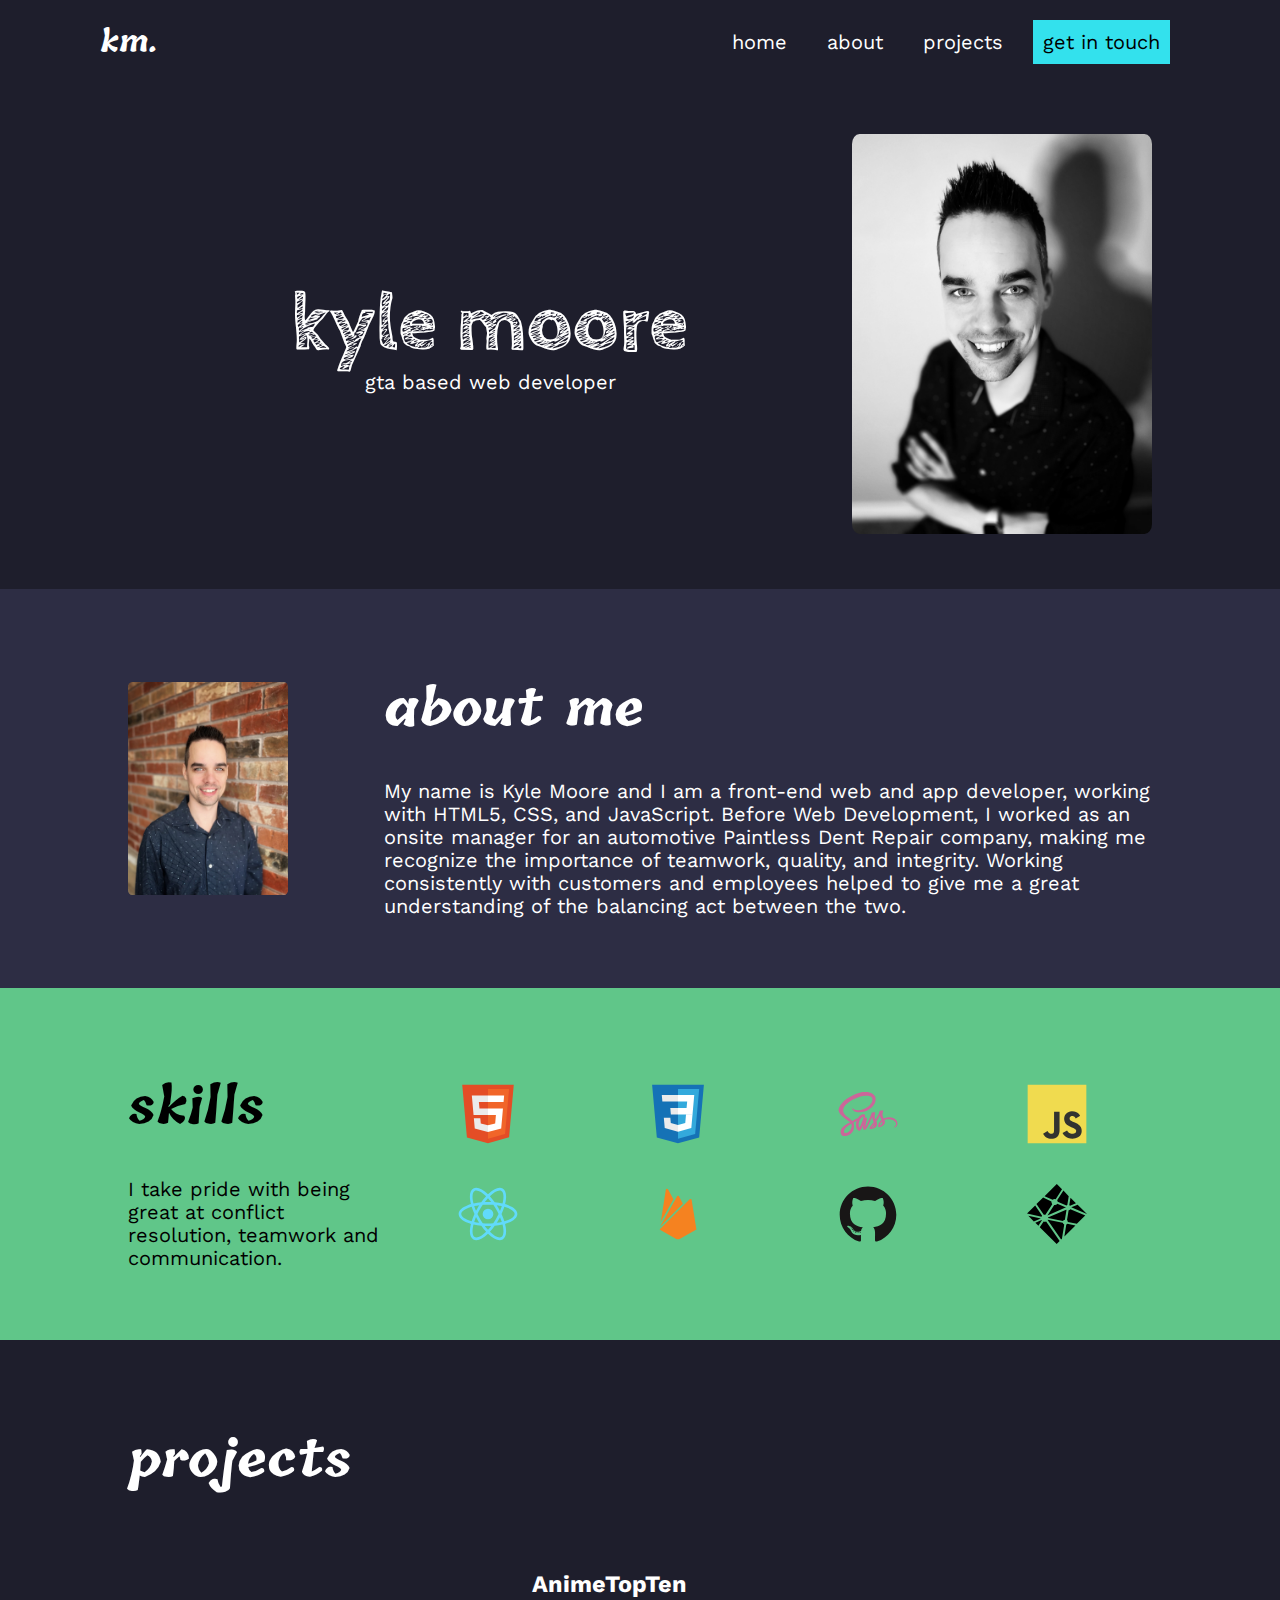
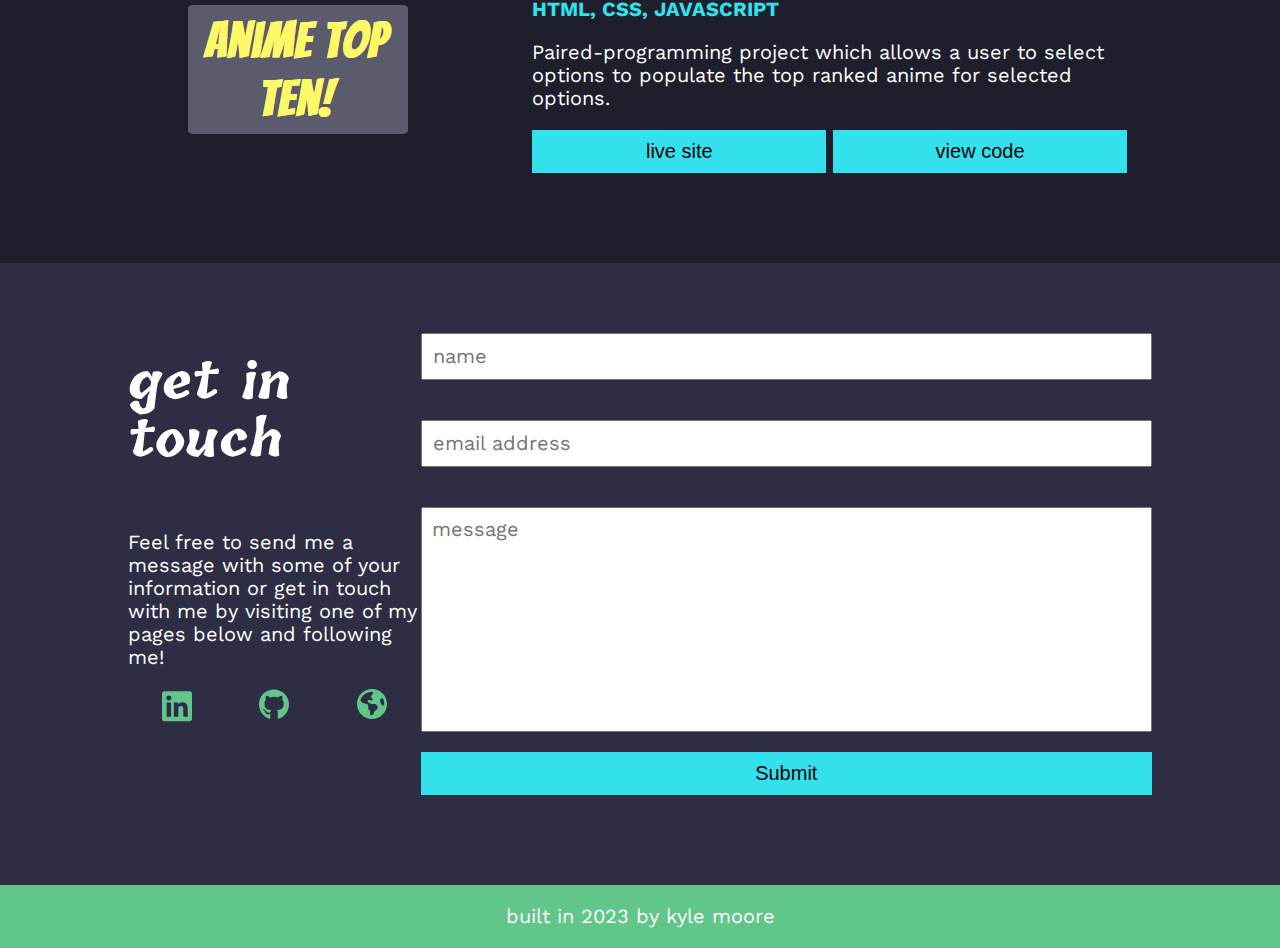
==== commit 89901d6a: "fixed some little list issues" ====
--- a/index.html
+++ b/index.html
@@ -115,7 +115,7 @@
                                     d="M63.952 52.455v13.763h16.947l-1.597 17.849-15.35 4.143v14.319l28.215-7.82.207-2.325 3.234-36.233.335-3.696h-3.708zm0-27.856v13.762h33.244l.276-3.092.628-6.978.329-3.692z">
                                 </path>
                             </svg>
-                            <p>HTML</p>
+                            <!-- <p>HTML</p> -->
                         </li>
                         <li>
                             <svg viewBox="0 0 128 128">
@@ -137,7 +137,7 @@
                                     d="M64.048 23.435v13.831H30.64l-.277-3.108-.63-7.012-.331-3.711h34.646zm-.047 27.996v13.831H48.792l-.277-3.108-.631-7.012-.33-3.711h16.447z">
                                 </path>
                             </svg>
-                            <p>CSS</p>
+                            <!-- <p>CSS</p> -->
                         </li>
                         <li>
                             <svg viewBox="0 0 128 128">
@@ -145,7 +145,7 @@
                                     d="M1.219 56.156c0 .703.207 1.167.323 1.618.756 2.933 2.381 5.45 4.309 7.746 2.746 3.272 6.109 5.906 9.554 8.383 2.988 2.148 6.037 4.248 9.037 6.38.515.366 1.002.787 1.561 1.236-.481.26-.881.489-1.297.7-3.959 2.008-7.768 4.259-11.279 6.986-2.116 1.644-4.162 3.391-5.607 5.674-2.325 3.672-3.148 7.584-1.415 11.761.506 1.22 1.278 2.274 2.367 3.053.353.252.749.502 1.162.6 1.058.249 2.136.412 3.207.609l3.033-.002c3.354-.299 6.407-1.448 9.166-3.352 4.312-2.976 7.217-6.966 8.466-12.087.908-3.722.945-7.448-.125-11.153a11.696 11.696 0 00-.354-1.014c-.13-.333-.283-.657-.463-1.072l6.876-3.954.103.088c-.125.409-.258.817-.371 1.23-.817 2.984-1.36 6.02-1.165 9.117.208 3.3 1.129 6.389 3.061 9.146 1.562 2.23 5.284 2.313 6.944.075.589-.795 1.16-1.626 1.589-2.513 1.121-2.315 2.159-4.671 3.23-7.011l.187-.428c-.077 1.108-.167 2.081-.208 3.055-.064 1.521.025 3.033.545 4.48.445 1.238 1.202 2.163 2.62 2.326.97.111 1.743-.333 2.456-.896a10.384 10.384 0 002.691-3.199c1.901-3.491 3.853-6.961 5.576-10.54 1.864-3.871 3.494-7.855 5.225-11.792l.286-.698c.409 1.607.694 3.181 1.219 4.671.61 1.729 1.365 3.417 2.187 5.058.389.775.344 1.278-.195 1.928-2.256 2.72-4.473 5.473-6.692 8.223-.491.607-.98 1.225-1.389 1.888a3.701 3.701 0 00-.48 1.364 1.737 1.737 0 001.383 1.971 9.661 9.661 0 002.708.193c3.097-.228 5.909-1.315 8.395-3.157 3.221-2.386 4.255-5.642 3.475-9.501-.211-1.047-.584-2.065-.947-3.074-.163-.455-.174-.774.123-1.198 2.575-3.677 4.775-7.578 6.821-11.569.081-.157.164-.314.306-.482.663 3.45 1.661 6.775 3.449 9.792-.912.879-1.815 1.676-2.632 2.554-1.799 1.934-3.359 4.034-4.173 6.595-.35 1.104-.619 2.226-.463 3.405.242 1.831 1.742 3.021 3.543 2.604 3.854-.892 7.181-2.708 9.612-5.925 1.636-2.166 1.785-4.582 1.1-7.113-.188-.688-.411-1.365-.651-2.154.951-.295 1.878-.649 2.837-.868 4.979-1.136 9.904-.938 14.702.86 2.801 1.05 5.064 2.807 6.406 5.571 1.639 3.379.733 6.585-2.452 8.721-.297.199-.637.356-.883.605a.869.869 0 00-.205.67c.021.123.346.277.533.275 1.047-.008 1.896-.557 2.711-1.121 2.042-1.413 3.532-3.314 3.853-5.817l.063-.188-.077-1.63c-.031-.094.023-.187.016-.258-.434-3.645-2.381-6.472-5.213-8.688-3.28-2.565-7.153-3.621-11.249-3.788a25.401 25.401 0 00-9.765 1.503c-.897.325-1.786.71-2.688 1.073-.121-.219-.251-.429-.358-.646-.926-1.896-2.048-3.708-2.296-5.882-.176-1.544-.392-3.086-.025-4.613.353-1.469.813-2.913 1.246-4.362.223-.746.066-1.164-.646-1.5a2.854 2.854 0 00-.786-.258c-1.75-.254-3.476-.109-5.171.384-.6.175-1.036.511-1.169 1.175-.076.381-.231.746-.339 1.122-.443 1.563-.757 3.156-1.473 4.645-1.794 3.735-3.842 7.329-5.938 10.897-.227.385-.466.763-.752 1.23-.736-1.54-1.521-2.922-1.759-4.542-.269-1.832-.481-3.661-.025-5.479.339-1.356.782-2.687 1.19-4.025.193-.636.104-.97-.472-1.305-.291-.169-.62-.319-.948-.368a11.643 11.643 0 00-5.354.438c-.543.176-.828.527-.994 1.087-.488 1.652-.904 3.344-1.589 4.915-2.774 6.36-5.628 12.687-8.479 19.013-.595 1.321-1.292 2.596-1.963 3.882-.17.326-.418.613-.63.919-.17-.201-.236-.339-.235-.477.005-.813-.092-1.65.063-2.436a172.189 172.189 0 011.578-7.099c.47-1.946 1.017-3.874 1.538-5.807.175-.647.178-1.252-.287-1.796-.781-.911-2.413-1.111-3.381-.409l-.428.242.083-.69c.204-1.479.245-2.953-.161-4.41-.506-1.816-1.802-2.861-3.686-2.803-.878.027-1.8.177-2.613.497-3.419 1.34-6.048 3.713-8.286 6.568a2.592 2.592 0 01-.757.654c-2.893 1.604-5.795 3.188-8.696 4.778l-3.229 1.769c-.866-.826-1.653-1.683-2.546-2.41-2.727-2.224-5.498-4.393-8.244-6.592-2.434-1.949-4.792-3.979-6.596-6.56-1.342-1.92-2.207-4.021-2.29-6.395-.105-3.025.753-5.789 2.293-8.362 1.97-3.292 4.657-5.934 7.611-8.327 3.125-2.53 6.505-4.678 10.008-6.639 4.901-2.743 9.942-5.171 15.347-6.774 5.542-1.644 11.165-2.585 16.965-1.929 2.28.258 4.494.78 6.527 1.895 1.557.853 2.834 1.97 3.428 3.716.586 1.718.568 3.459.162 5.204-.825 3.534-2.76 6.447-5.195 9.05-3.994 4.267-8.866 7.172-14.351 9.091a39.478 39.478 0 01-9.765 2.083c-2.729.229-5.401-.013-7.985-.962-1.711-.629-3.201-1.591-4.399-2.987-.214-.25-.488-.521-.887-.287-.391.23-.46.602-.329.979.219.626.421 1.278.762 1.838.857 1.405 2.107 2.424 3.483 3.298 2.643 1.681 5.597 2.246 8.66 2.377 4.648.201 9.183-.493 13.654-1.74 6.383-1.78 11.933-4.924 16.384-9.884 3.706-4.13 6.353-8.791 6.92-14.419.277-2.747-.018-5.438-1.304-7.944-1.395-2.715-3.613-4.734-6.265-6.125C68.756 18.179 64.588 17 60.286 17h-4.31c-5.21 0-10.247 1.493-15.143 3.274-3.706 1.349-7.34 2.941-10.868 4.703-7.683 3.839-14.838 8.468-20.715 14.833-2.928 3.171-5.407 6.67-6.833 10.79a40.494 40.494 0 00-1.111 3.746m27.839 36.013c-.333 4.459-2.354 8.074-5.657 11.002-1.858 1.646-3.989 2.818-6.471 3.23-.9.149-1.821.185-2.694-.188-1.245-.532-1.524-1.637-1.548-2.814-.037-1.876.62-3.572 1.521-5.186 1.176-2.104 2.9-3.708 4.741-5.206 2.9-2.361 6.046-4.359 9.268-6.245l.243-.1c.498 1.84.735 3.657.597 5.507zM54.303 70.98c-.235 1.424-.529 2.849-.945 4.229-1.438 4.777-3.285 9.406-5.282 13.973-.369.845-.906 1.616-1.373 2.417a1.689 1.689 0 01-.283.334c-.578.571-1.126.541-1.418-.206-.34-.868-.549-1.797-.729-2.716-.121-.617-.092-1.265-.13-1.897.039-4.494 1.41-8.578 3.736-12.38.959-1.568 2.003-3.062 3.598-4.054a6.27 6.27 0 011.595-.706c.85-.239 1.372.154 1.231 1.006zm17.164 21.868l6.169-7.203c.257 2.675-4.29 8.015-6.169 7.203zm19.703-4.847c-.436.25-.911.43-1.358.661-.409.212-.544-.002-.556-.354a2.385 2.385 0 01.093-.721c.833-2.938 2.366-5.446 4.647-7.486l.16-.082c1.085 3.035-.169 6.368-2.986 7.982z">
                                 </path>
                             </svg>
-                            <p>Sass</p>
+                            <!-- <p>Sass</p> -->
                         </li>
                         <li>
                             <svg viewBox="0 0 128 128">
@@ -154,10 +154,10 @@
                                     d="M116.347 96.736c-.917-5.711-4.641-10.508-15.672-14.981-3.832-1.761-8.104-3.022-9.377-5.926-.452-1.69-.512-2.642-.226-3.665.821-3.32 4.784-4.355 7.925-3.403 2.023.678 3.938 2.237 5.093 4.724 5.402-3.498 5.391-3.475 9.163-5.879-1.381-2.141-2.118-3.129-3.022-4.045-3.249-3.629-7.676-5.498-14.756-5.355l-3.688.477c-3.534.893-6.902 2.748-8.877 5.235-5.926 6.724-4.236 18.492 2.975 23.335 7.104 5.332 17.54 6.545 18.873 11.531 1.297 6.104-4.486 8.08-10.234 7.378-4.236-.881-6.592-3.034-9.139-6.949-4.688 2.713-4.688 2.713-9.508 5.485 1.143 2.499 2.344 3.63 4.26 5.795 9.068 9.198 31.76 8.746 35.83-5.176.165-.478 1.261-3.666.38-8.581zM69.462 58.943H57.753l-.048 30.272c0 6.438.333 12.34-.714 14.149-1.713 3.558-6.152 3.117-8.175 2.427-2.059-1.012-3.106-2.451-4.319-4.485-.333-.584-.583-1.036-.667-1.071l-9.52 5.83c1.583 3.249 3.915 6.069 6.902 7.901 4.462 2.678 10.459 3.499 16.731 2.059 4.082-1.189 7.604-3.652 9.448-7.401 2.666-4.915 2.094-10.864 2.07-17.444.06-10.735.001-21.468.001-32.237z">
                                 </path>
                             </svg>
-                            <p>JavaScript</p>
-                        </li>
-                    </ul>
-                    <ul>
+                            <!-- <p>JavaScript</p> -->
+                        </li>
+                    <!-- </ul>
+                    <ul> -->
                         <li>
                             <svg viewBox="0 0 128 128">
                                 <g fill="#61DAFB">
@@ -167,7 +167,7 @@
                                     </path>
                                 </g>
                             </svg>
-                            <p>React</p>
+                            <!-- <p>React</p> -->
                         </li>
                         <li>
                             <svg viewBox="0 0 128 128">
@@ -175,7 +175,7 @@
                                     d="M27.35 80.52l10.68-68.44c.37-2.33 3.5-2.89 4.6-.8l11.48 21.48-26.76 47.76zm75.94 16.63L93.1 34.11c-.31-1.96-2.76-2.76-4.17-1.35L24.71 97.15l35.54 19.95a7.447 7.447 0 007.18 0l35.86-19.95zm-28.85-55L66.21 26.5c-.92-1.78-3.44-1.78-4.36 0L25.7 90.95l48.74-48.8z">
                                 </path>
                             </svg>
-                            <p>Firebase</p>
+                            <!-- <p>Firebase</p> -->
                         </li>
                         <li>
                             <svg viewBox="0 0 128 128">
@@ -188,7 +188,7 @@
                                     </path>
                                 </g>
                             </svg>
-                            <p>Git and GitHub</p>
+                            <!-- <p>Git and GitHub</p> -->
                         </li>
                         <li>
                             <?xml version="1.0" ?><svg role="img" viewBox="0 0 24 24"
@@ -197,10 +197,10 @@
                                 <path
                                     d="M16.934 8.519a1.044 1.044 0 0 1 .303.23l2.349-1.045-2.192-2.171-.491 2.954zM12.06 6.546a1.305 1.305 0 0 1 .209.574l3.497 1.482a1.044 1.044 0 0 1 .355-.177l.574-3.55-2.13-2.234-2.505 3.852v.053zm11.933 5.491l-3.748-3.748-2.548 1.044 6.264 2.662s.053.042.032.042zm-.627.606l-6.013-2.569a1.044 1.044 0 0 1-.7.407l-.647 3.957a1.044 1.044 0 0 1 .303.731l3.633.762 3.33-3.31v-.062zM15.4 9.25L12.132 7.86a1.2 1.2 0 0 1-1.044.543h-.199L8.185 12.58l7.225-3.132v.01a.887.887 0 0 1 0-.167.052.052 0 0 0-.01-.041zm3.967 7.308l-3.195-.658a1.096 1.096 0 0 1-.46.344l-.761 4.72 4.437-4.396s-.01.02-.021.02zm-4.469-.324a1.044 1.044 0 0 1-.616-.71l-5.95-1.222-.084.136 5.398 7.81.323-.324.919-5.67s.031.022.01.011zm-6.441-2.652l5.878 1.211a1.044 1.044 0 0 1 .824-.522l.637-3.894-.135-.115-7.308 3.132a1.817 1.817 0 0 1 .104.188zm-2.464.981l-.125-.125-2.537 1.044 1.232 1.222 1.399-2.172zm1.67.397a1.368 1.368 0 0 1-.563.125 1.389 1.389 0 0 1-.45-.073l-1.544 2.245 6.765 6.702 1.19-1.18zm-.95-2.641a1.702 1.702 0 0 1 .314 0 1.378 1.378 0 0 1 .344 0l2.735-4.25a1.19 1.19 0 0 1-.334-.824 1.242 1.242 0 0 1 0-.271l-3.32-1.535-2.672 2.6zm.303-7.402l3.237 1.378a1.242 1.242 0 0 1 .835-.282 1.357 1.357 0 0 1 .397.063l2.526-3.947L11.923.041 7.016 4.854s-.01.052 0 .063zm-1.21 8.164a1.566 1.566 0 0 1 .24-.334L3.278 8.613 0 11.797l5.804 1.284zm-.262.7L.533 12.735l2.203 2.235 2.777-1.18z" />
                             </svg>
-                            <p>Netlify</p>
+                            <!-- <p>Netlify</p> -->
                         </li>
                     </ul>
-                    <ul class="noIconList">
+                    <!-- <ul class="noIconList">
                         <li>
                             <p>Using REST APIs with AJAX</p>
                         </li>
@@ -213,7 +213,7 @@
                         <li>
                             <p>Project management</p>
                         </li>
-                    </ul>
+                    </ul> -->
                 </div>
             </div>
         </div>
--- a/styles/styles.css
+++ b/styles/styles.css
@@ -398,8 +398,13 @@
   display: flex;
 }
 .skills .skillsContainer svg {
-  height: 40px;
-  width: 40px;
+  height: 60px;
+  width: 60px;
+  -webkit-transition: 0.3s;
+  transition: 0.3s;
+}
+.skills .skillsContainer svg:hover, .skills .skillsContainer svg:focus {
+  scale: 1.25;
 }
 .skills .skillsContainer .skillsHeadingContainer {
   width: 35%;
@@ -424,43 +429,37 @@
   display: -webkit-box;
   display: -ms-flexbox;
   display: flex;
+  -ms-flex-wrap: wrap;
+      flex-wrap: wrap;
   -webkit-box-pack: space-evenly;
       -ms-flex-pack: space-evenly;
           justify-content: space-evenly;
-  -ms-flex-line-pack: start;
-      align-content: flex-start;
+  -ms-flex-line-pack: center;
+      align-content: center;
+  -webkit-box-orient: horizontal;
+  -webkit-box-direction: normal;
+      -ms-flex-direction: row;
+          flex-direction: row;
+  padding: 0;
+}
+.skills .skillsContainer .skillsListContainer ul li {
+  display: -webkit-box;
+  display: -ms-flexbox;
+  display: flex;
+  width: 25%;
   -webkit-box-orient: vertical;
   -webkit-box-direction: normal;
       -ms-flex-direction: column;
           flex-direction: column;
-  padding: 0;
-}
-.skills .skillsContainer .skillsListContainer ul li {
-  display: -webkit-box;
-  display: -ms-flexbox;
-  display: flex;
-  -webkit-box-pack: start;
-      -ms-flex-pack: start;
-          justify-content: flex-start;
   -webkit-box-align: center;
       -ms-flex-align: center;
           align-items: center;
-  list-style: disc;
-  padding: 0 1rem;
+  padding: 1rem 1rem;
 }
 .skills .skillsContainer .skillsListContainer ul li p {
   text-align: left;
   margin: 0;
-}
-.skills .skillsContainer .skillsListContainer .noIconList li {
-  display: revert;
-  -webkit-box-align: center;
-      -ms-flex-align: center;
-          align-items: center;
-  -ms-flex-line-pack: center;
-      align-content: center;
-  padding: 0.5rem;
-  margin: 0 1rem;
+  font-size: 1rem;
 }
 
 .projects {
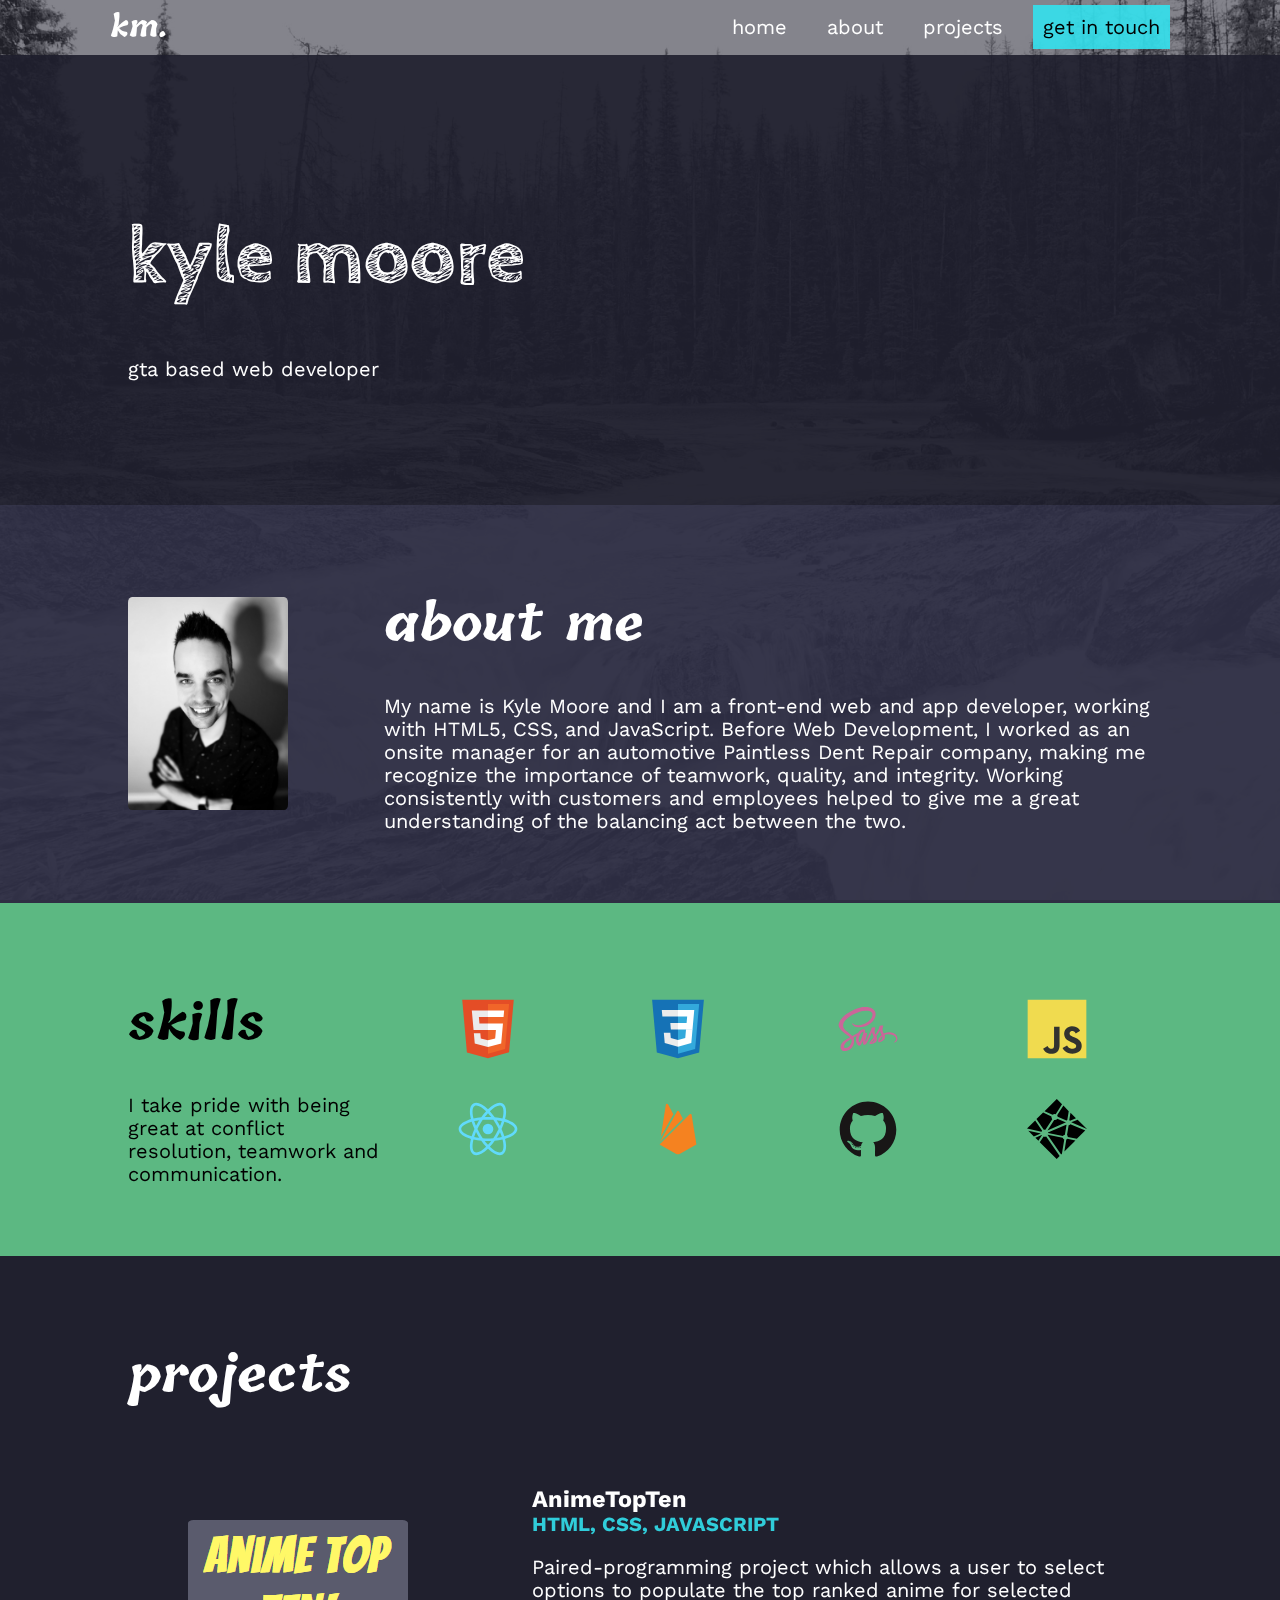
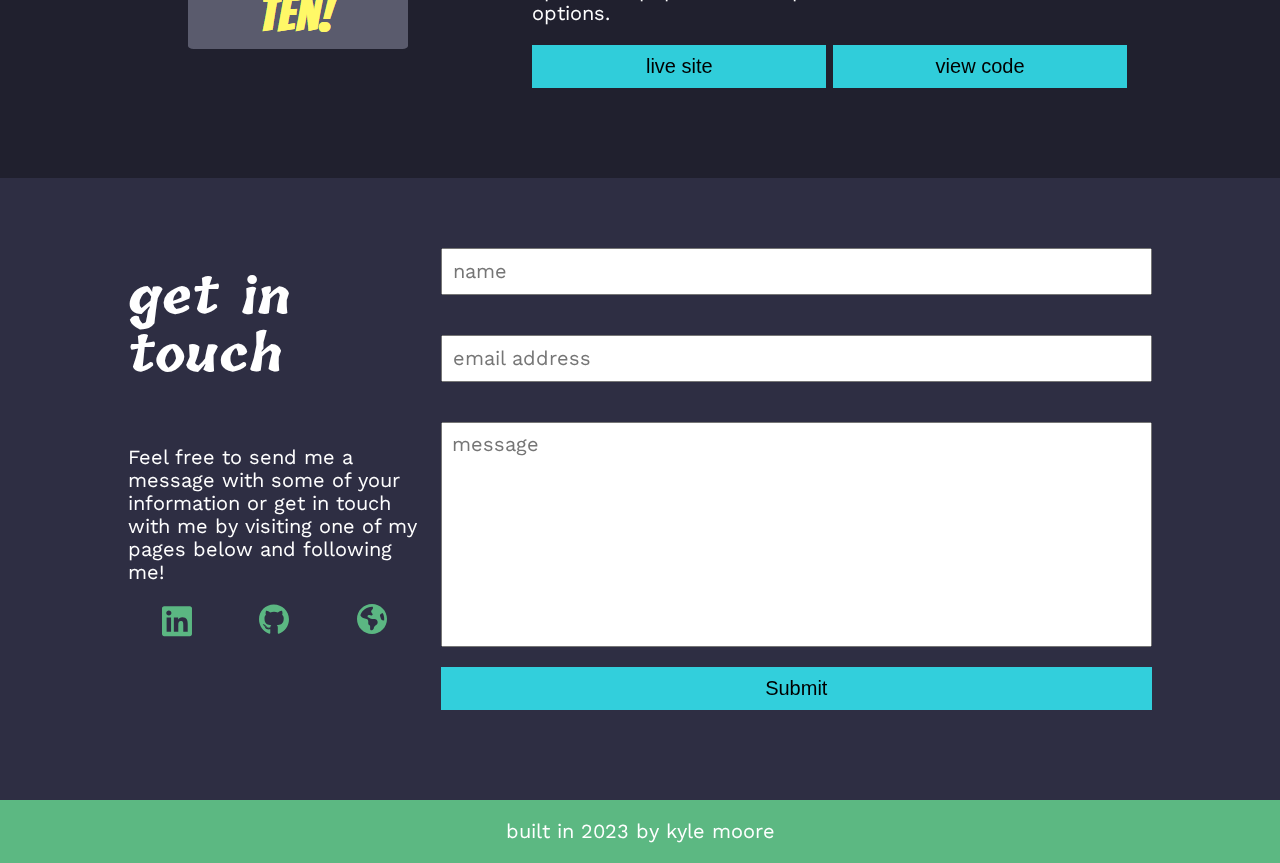
==== commit dd264296: "changed some photo stuff and added background image" ====
--- a/index.html
+++ b/index.html
@@ -17,11 +17,11 @@
 
 <body>
 
+    <div class="backgroundImage"></div>
 
     <!-- Nav Start -->
 
     <div class="wrapper">
-
         <div class="navContainer">
             <h2>KM.</h2>
 
@@ -38,28 +38,27 @@
                 </ul>
             </nav>
         </div>
-
     </div>
 
-    <!-- Nav End -->
-
-
-    <!-- Header Start -->
-    <header>
-        <div class="bodyWrapper">
-            <div class="headerContent">
-                <div class="headerHeading">
-                    <h1>Kyle Moore</h1>
-
-                    <p>GTA Based Web Developer</p>
-                </div>
-
-                <div class="headerImage">
-                    <img src="./assets/IMG_6896.jpg" alt="picture of myself">
-                </div>
-            </div>
-        </div>
-    </header>
+        <!-- Nav End -->
+
+
+        <!-- Header Start -->
+        <header>
+                <div class="bodyWrapper">
+                    <!-- <div class="headerContent"> -->
+                        <div class="headerHeading">
+                            <h1>Kyle Moore</h1>
+
+                            <p>GTA Based Web Developer</p>
+                        </div>
+
+                        <!-- <div class="headerImage"> -->
+                            <!-- <img src="./assets/IMG-6784.jpg" alt="picture of myself"> -->
+                        <!-- </div>
+                    </div> -->
+                </div>
+        </header>    
     <!-- Header End -->
 
 
@@ -69,7 +68,7 @@
         <div class="bodyWrapper">
             <div class="aboutMeContainer">
                 <div class="aboutMeImageContainer">
-                    <img src="./assets/IMG_6893.jpg" alt="Picture of myself">
+                    <img src="./assets/IMG_6896.jpg" alt="Picture of myself">
                 </div>
                 <div class="aboutMeInfoContainer">
                     <h2>About me</h2>
--- a/styles/styles.css
+++ b/styles/styles.css
@@ -243,7 +243,7 @@
 
 html {
   font-size: 125%;
-  background-color: #1E1E2C;
+  background-color: rgba(30, 30, 44, 0.9);
   text-transform: lowercase;
 }
 
@@ -273,6 +273,7 @@
 }
 .navContainer h2 {
   font-size: 1.5rem;
+  margin: 0.5rem;
 }
 .navContainer nav ul {
   display: -webkit-box;
@@ -299,18 +300,38 @@
   transition: 0.5s;
 }
 .navContainer nav ul li a:hover, .navContainer nav ul li a:focus {
-  background-color: #2D2D44;
-  color: #33E1ED;
+  background-color: rgba(45, 45, 68, 0.9);
+  color: rgba(51, 225, 237, 0.9);
 }
 .navContainer nav ul li .navButton {
-  background-color: #33E1ED;
+  background-color: rgba(51, 225, 237, 0.9);
   color: #000000;
 }
 
+.backgroundImage {
+  background-image: url(../../../assets/IMG-6784.jpg);
+  height: 50vh;
+  width: 100vw;
+  height: 100vh;
+  position: fixed;
+  background-position: center;
+  background-repeat: no-repeat;
+  background-size: cover;
+  opacity: 40%;
+  z-index: -1;
+}
+
 header {
-  background-color: #1E1E2C;
-  color: #ffffff;
-  padding: 2.5rem 0;
+  background-color: rgba(30, 30, 44, 0.9);
+  color: #ffffff;
+  padding: 0;
+  height: 50vh;
+  display: -webkit-box;
+  display: -ms-flexbox;
+  display: flex;
+  -webkit-box-align: center;
+      -ms-flex-align: center;
+          align-items: center;
 }
 header .headerContent {
   display: -webkit-box;
@@ -320,6 +341,14 @@
   -webkit-box-direction: normal;
       -ms-flex-direction: row;
           flex-direction: row;
+  -webkit-box-pack: start;
+      -ms-flex-pack: start;
+          justify-content: flex-start;
+  -ms-flex-line-pack: center;
+      align-content: center;
+  -webkit-box-align: center;
+      -ms-flex-align: center;
+          align-items: center;
 }
 header .headerContent .headerHeading {
   display: -webkit-box;
@@ -336,6 +365,8 @@
 }
 header .headerContent .headerHeading h1 {
   margin: 0 auto;
+  color: #ffffff;
+  opacity: 100%;
 }
 header .headerContent .headerHeading p {
   margin: 0 auto;
@@ -344,12 +375,12 @@
   width: 15rem;
 }
 header .headerContent .headerImage img {
-  max-width: 15rem;
+  width: 100%;
   border-radius: 2.5%;
 }
 
 .about {
-  background-color: #2D2D44;
+  background-color: rgba(45, 45, 68, 0.9);
   padding: 2.5rem 0;
   color: #ffffff;
 }
@@ -388,7 +419,7 @@
 }
 
 .skills {
-  background-color: #60C689;
+  background-color: rgba(96, 198, 137, 0.9);
   color: #000000;
   padding: 2.5rem 0;
 }
@@ -464,7 +495,7 @@
 
 .projects {
   color: #ffffff;
-  background-color: #1E1E2C;
+  background-color: rgba(30, 30, 44, 0.9);
   padding: 2.5rem 0;
 }
 
@@ -511,11 +542,11 @@
   margin: 0 auto;
 }
 .projectGallery li .projectContentContainer h4 {
-  color: #33E1ED;
+  color: rgba(51, 225, 237, 0.9);
   margin: 0 auto;
 }
 .projectGallery li .projectContentContainer button {
-  background-color: #33E1ED;
+  background-color: rgba(51, 225, 237, 0.9);
   color: #000000;
   padding: 0.5rem 1rem;
   width: 49%;
@@ -525,7 +556,7 @@
 }
 .projectGallery li .projectContentContainer button:hover, .projectGallery li .projectContentContainer button:focus {
   color: #ffffff;
-  background-color: #2D2D44;
+  background-color: rgba(45, 45, 68, 0.9);
 }
 .projectGallery li .projectContentContainer button:hover a, .projectGallery li .projectContentContainer button:focus a {
   color: #ffffff;
@@ -542,7 +573,7 @@
 }
 
 .getInTouch {
-  background-color: #2D2D44;
+  background-color: rgba(45, 45, 68, 0.9);
   color: #ffffff;
   padding: 2.5rem 0;
 }
@@ -597,7 +628,7 @@
   margin: 0 auto;
 }
 .getInTouchContainer .formContainer ul li .svg {
-  fill: #60C689;
+  fill: rgba(96, 198, 137, 0.9);
   -webkit-transition: 0.5s;
   transition: 0.5s;
 }
@@ -616,6 +647,7 @@
       -ms-flex-direction: column;
           flex-direction: column;
   width: 100%;
+  padding-left: 1rem;
 }
 .getInTouchContainer .formInput .form input {
   margin: 1rem auto;
@@ -659,7 +691,7 @@
           align-items: center;
   width: 100%;
   text-align: center;
-  background-color: #33E1ED;
+  background-color: rgba(51, 225, 237, 0.9);
   padding: 0.5rem 1rem;
   border: none;
   -webkit-transition: 0.5s;
@@ -667,7 +699,7 @@
 }
 .getInTouchContainer .formInput .form button:hover, .getInTouchContainer .formInput .form button:focus {
   color: #ffffff;
-  background-color: #1E1E2C;
+  background-color: rgba(30, 30, 44, 0.9);
 }
 .getInTouchContainer .formInput .form textarea {
   width: 100%;
@@ -705,7 +737,7 @@
 footer {
   padding: 1rem;
   color: #ffffff;
-  background-color: #60C689;
+  background-color: rgba(96, 198, 137, 0.9);
 }
 footer p {
   padding-left: 0;
@@ -717,11 +749,17 @@
   .headerHeading p {
     margin-left: 0;
   }
-  .skillsContainer {
-    -webkit-box-orient: vertical;
-    -webkit-box-direction: normal;
-        -ms-flex-direction: column;
-            flex-direction: column;
+  .skills .skillsContainer .skillsHeadingContainer {
+    width: 35%;
+  }
+  .skills .skillsContainer .skillsHeadingContainer h2 {
+    width: 20%;
+  }
+  .skills .skillsContainer .skillsHeadingContainer p {
+    width: 80%;
+  }
+  .skills .skillsContainer .skillsListContainer {
+    width: 65%;
   }
   .projects h2 {
     text-align: center;
@@ -737,6 +775,7 @@
   }
   .projects .projectGallery li .projectImageContainer {
     padding: 0;
+    text-align: center;
   }
   .projects .projectContentContainer {
     display: -webkit-box;
@@ -753,6 +792,12 @@
         -ms-flex-align: center;
             align-items: center;
   }
+  .projects .projectContentContainer .buttonContainer {
+    display: -webkit-box;
+    display: -ms-flexbox;
+    display: flex;
+    width: 100%;
+  }
   .projects .projectContentContainer p {
     text-align: center;
   }
@@ -780,6 +825,18 @@
   }
   .skills .skillsContainer .skillsHeadingContainer {
     width: 100%;
+  }
+  .skills .skillsContainer .skillsHeadingContainer {
+    width: 35%;
+  }
+  .skills .skillsContainer .skillsHeadingContainer h2 {
+    width: 20%;
+  }
+  .skills .skillsContainer .skillsHeadingContainer p {
+    width: 80%;
+  }
+  .skills .skillsContainer .skillsListContainer {
+    width: 65%;
   }
 }
 @media (max-width: 625px) {
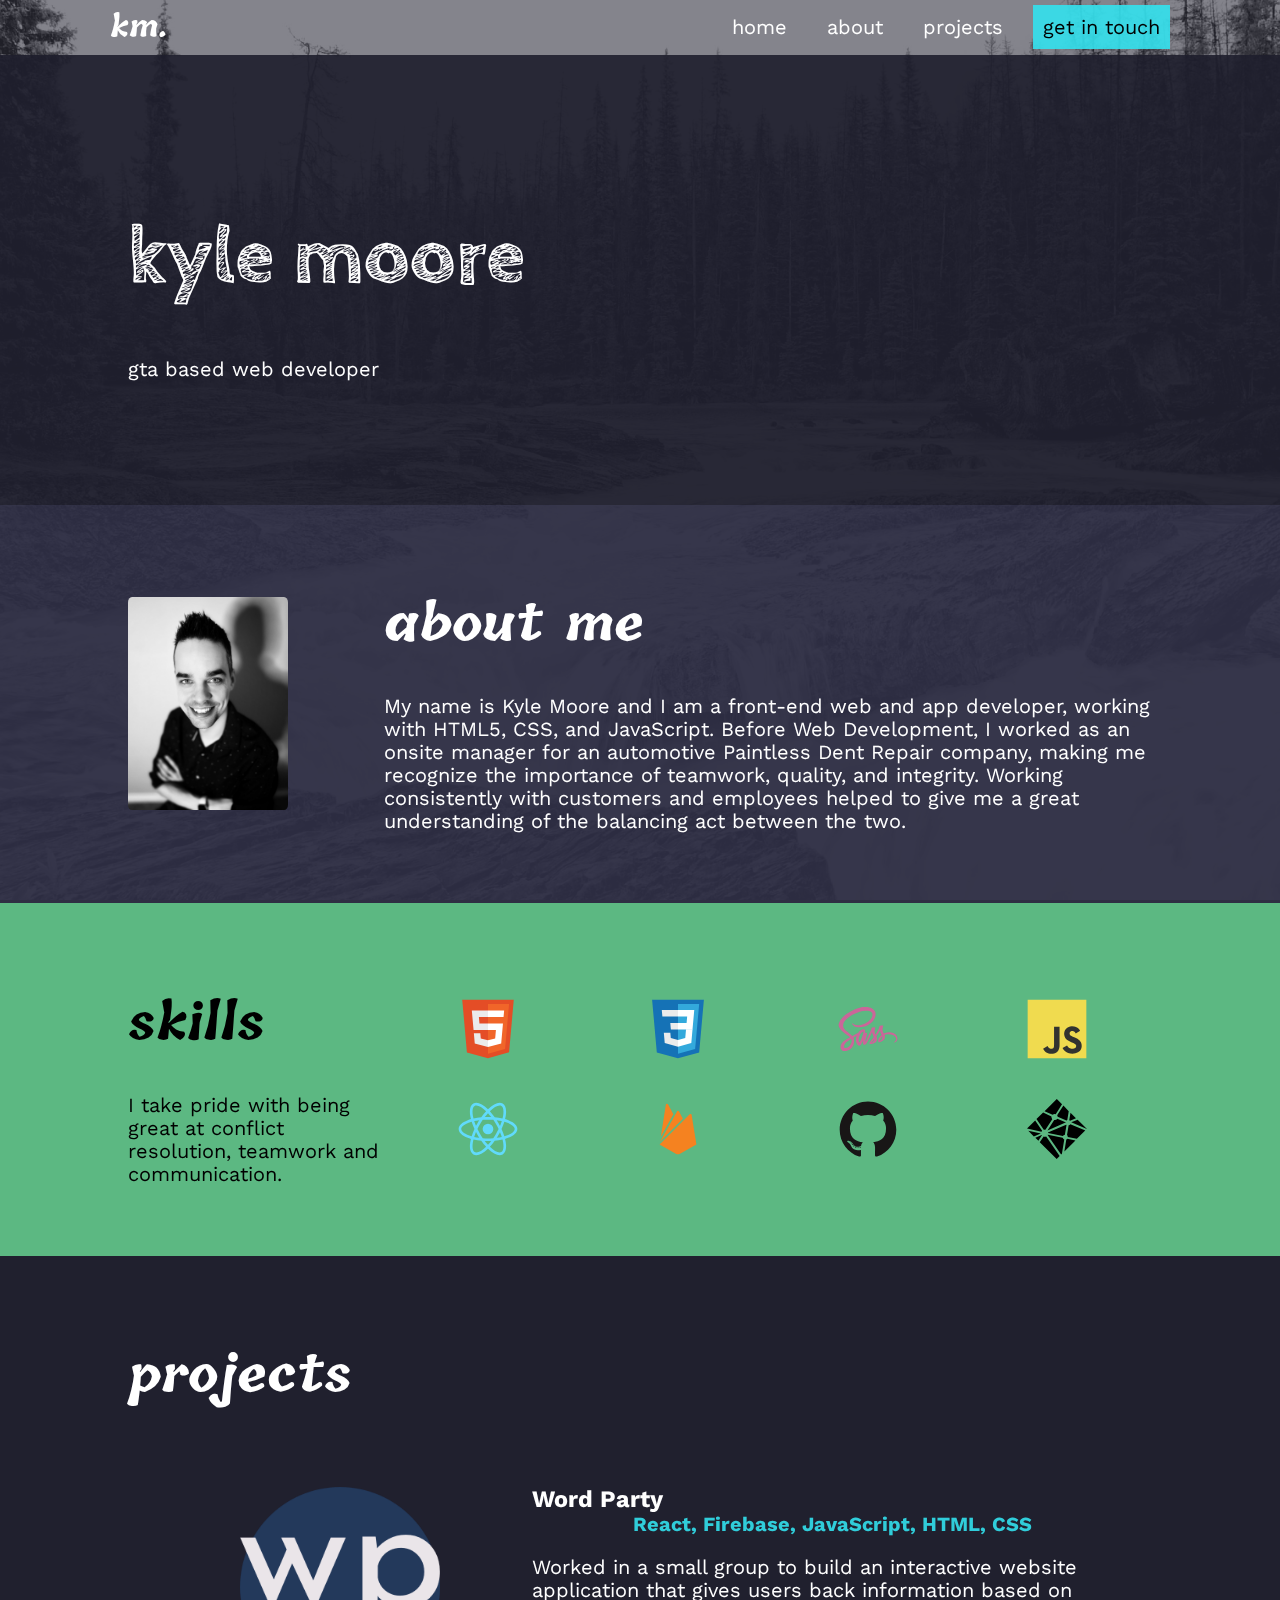
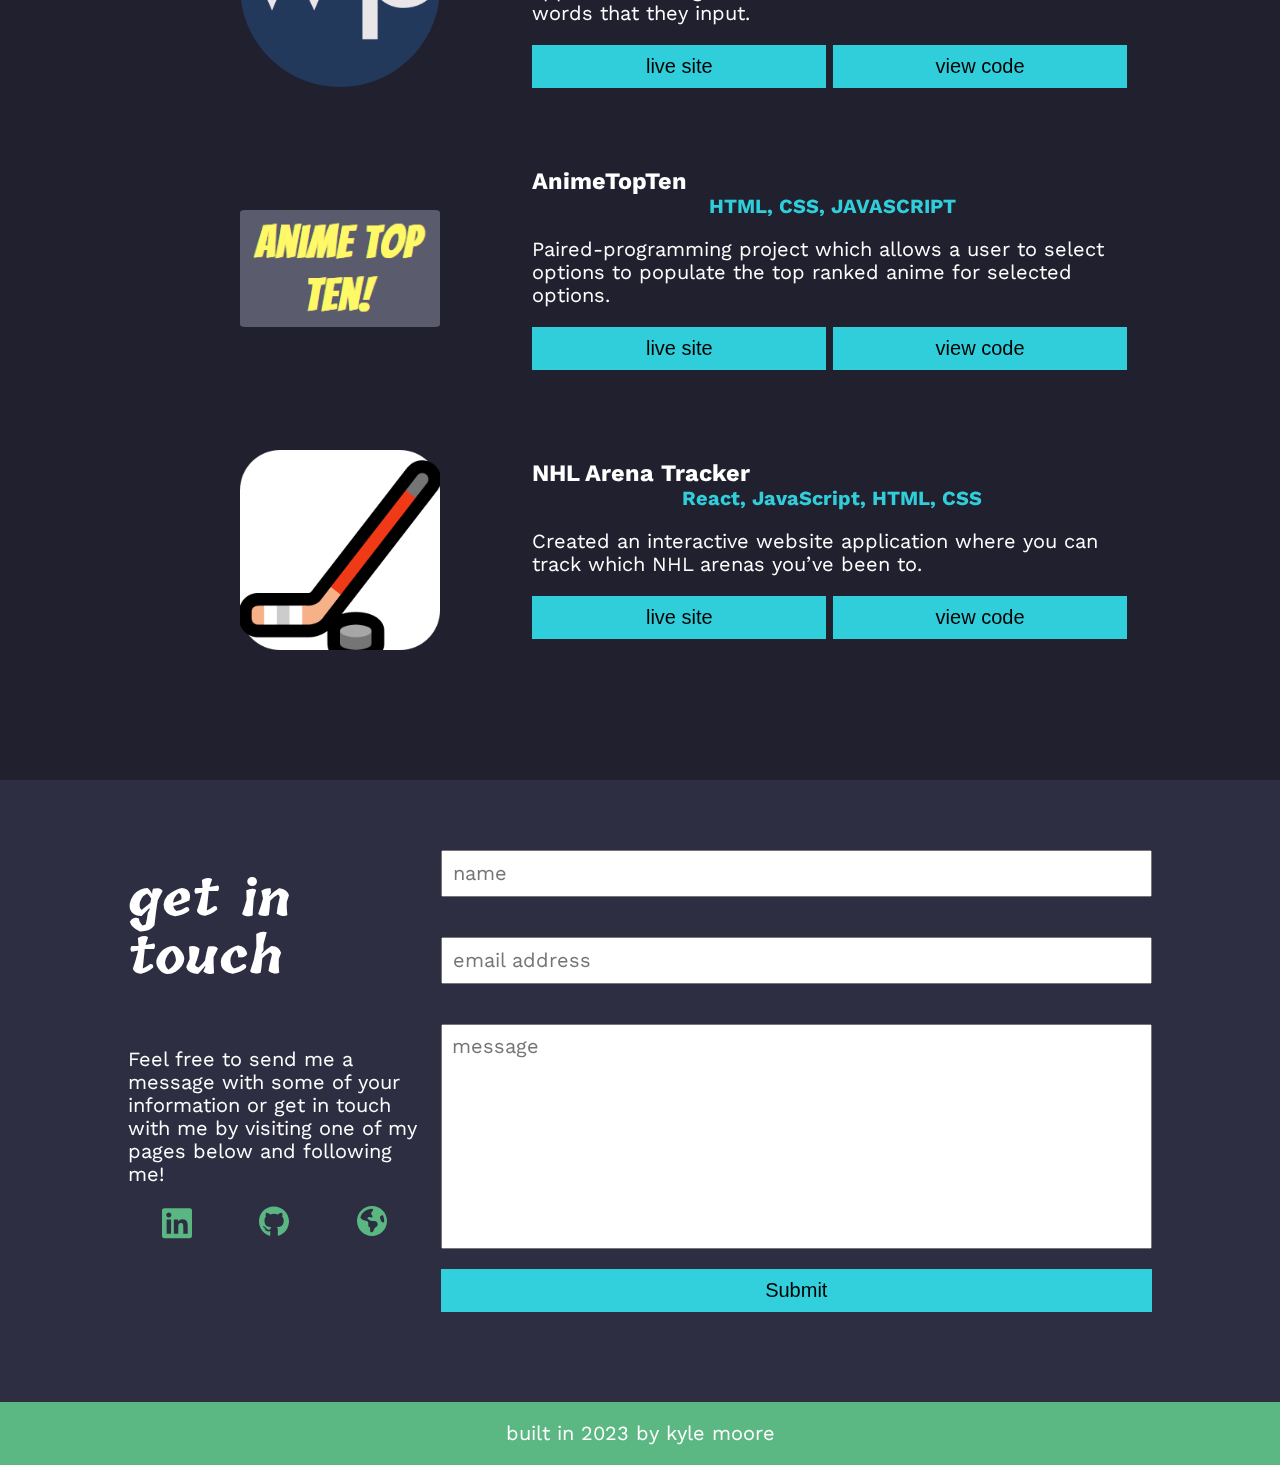
==== commit c99d5cd9: "fixed some stylings and added a couple projects" ====
--- a/index.html
+++ b/index.html
@@ -6,6 +6,8 @@
     <meta http-equiv="X-UA-Compatible" content="IE=edge">
     <meta name="viewport" content="width=device-width, initial-scale=1.0">
     <title>Kyle Moore</title>
+    <link rel="icon" type="image/svg+xml"
+        href="data:image/svg+xml,<svg xmlns=%22http://www.w3.org/2000/svg%22 width=%22256%22 height=%22256%22 viewBox=%220 0 100 100%22><rect width=%22100%22 height=%22100%22 rx=%2220%22 fill=%22%23ffffff%22></rect><path fill=%22%23000000%22 d=%22M15.39 50.79L13.22 53.87L13.64 54.64Q23.16 45.33 32.89 40.08L32.89 40.08Q35.76 40.50 36.91 43.19Q38.07 45.89 36.11 49.18L36.11 49.18Q24.77 52.05 16.30 57.65L16.30 57.65Q22.04 66.68 34.92 69.97L34.92 69.97Q36.60 71.93 35.13 74.69Q33.66 77.46 30.09 78.93L30.09 78.93Q24.98 76.34 20.74 72.07Q16.51 67.80 13.78 62.83L13.78 62.83Q12.73 72.00 11.89 77.88L11.89 77.88Q9.02 79.28 5.27 78.72Q1.53 78.16 0.41 76.06L0.41 76.06Q5.24 62.62 9.44 39.31L9.44 39.31L7.27 24.33Q11.75 20.06 17.98 21.39L17.98 21.39Q18.47 25.52 17.87 31.75Q17.28 37.98 15.39 50.79L15.39 50.79ZM74.54 77.95L74.54 77.95Q70.62 79.28 67.68 78.65Q64.74 78.02 63.69 76.41L63.69 76.41Q66.28 60.80 69.29 51.21L69.29 51.21Q67.89 48.69 65.44 47.71L65.44 47.71Q60.96 50.23 54.94 57.37L54.94 57.37Q54.10 66.68 52.42 77.95L52.42 77.95Q49.48 79.28 45.77 78.72Q42.06 78.16 40.87 76.20L40.87 76.20Q44.86 64.72 47.38 53.87L47.38 53.87L45.35 43.37Q49.97 39.17 55.92 40.64L55.92 40.64Q56.62 42.67 55.99 47.22L55.99 47.22L53.75 50.51L54.52 51.49Q57.46 47.99 60.26 45.40Q63.06 42.81 67.12 40.43L67.12 40.43Q73.35 40.85 77.55 46.03L77.55 46.03L74.68 50.23L75.38 50.72Q81.82 43.79 87.77 40.43L87.77 40.43Q92.60 40.92 95.75 43.72Q98.90 46.52 99.60 49.88L99.60 49.88L96.73 58.21Q96.10 66.54 96.52 77.95L96.52 77.95Q94.14 79.28 90.71 78.75Q87.28 78.23 84.90 76.13L84.90 76.13Q86.37 64.65 89.52 51.63L89.52 51.63Q88.75 48.90 86.65 47.92L86.65 47.92Q81.75 50.23 76.22 55.97L76.22 55.97Q74.12 63.95 74.54 77.95Z%22></path></svg>" />
 
     <link rel="preconnect" href="https://fonts.googleapis.com">
     <link rel="preconnect" href="https://fonts.gstatic.com" crossorigin>
@@ -229,6 +231,21 @@
                 <ul>
                     <li>
                         <div class="projectImageContainer">
+                            <img src="./assets/favicon.png" alt="word party">
+                        </div>
+                        <div class="projectContentContainer">
+                            <h3>Word Party</h3>
+                            <h4>React, Firebase, JavaScript, HTML, CSS</h4>
+                            <p>Worked in a small group to build an interactive website application that gives users back information based on words
+                            that they input.</p>
+                            <div class="buttonContainer">
+                                <button><a href="#">Live Site</a></button>
+                                <button><a href="https://github.com/Word-Party-46/word-party">View Code</a></button>
+                            </div>
+                        </div>
+                    </li>
+                    <li>
+                        <div class="projectImageContainer">
                             <img src="../assets/AnimeTopTen.png" alt="anime top ten">
                         </div>
                         <div class="projectContentContainer">
@@ -242,30 +259,20 @@
                             </div>
                         </div>
                     </li>
-                    <!-- <li>
-                        <div class="projectImageContainer">
-                            <img src="" alt="">
-                        </div>
-                        <div class="projectContentContainer">
-                            <h3></h3>
-                            <h4></h4>
-                            <p></p>
-                            <button>Live Site</button>
-                            <button>View Code</button>
-                        </div>
-                    </li>
                     <li>
                         <div class="projectImageContainer">
-                            <img src="" alt="">
+                            <img src="./assets/NHLArenafavicon.png" alt="nhl arena tracker">
                         </div>
                         <div class="projectContentContainer">
-                            <h3></h3>
-                            <h4></h4>
-                            <p></p>
-                            <button>Live Site</button>
-                            <button>View Code</button>
-                        </div>
-                    </li> -->
+                            <h3>NHL Arena Tracker</h3>
+                            <h4>React, JavaScript, HTML, CSS</h4>
+                            <p>Created an interactive website application where you can track which NHL arenas you’ve been to.</p>
+                            <div class="buttonContainer">
+                                <button><a href="https://nhl-arena-tracker.netlify.app/">Live Site</a></button>
+                                <button><a href="https://github.com/KylMoore/nhlArenas">View Code</a></button>
+                            </div>
+                        </div>
+                    </li>
                 </ul>
             </div>
         </div>
--- a/styles/styles.css
+++ b/styles/styles.css
@@ -286,6 +286,7 @@
   -webkit-box-align: center;
       -ms-flex-align: center;
           align-items: center;
+  padding: 0;
   margin: 0 auto;
 }
 .navContainer nav ul li {
@@ -519,6 +520,7 @@
   -webkit-box-pack: space-evenly;
       -ms-flex-pack: space-evenly;
           justify-content: space-evenly;
+  margin-bottom: 2rem;
   -webkit-box-align: center;
       -ms-flex-align: center;
           align-items: center;
@@ -527,10 +529,19 @@
 .projectGallery li .projectImageContainer {
   width: 35%;
   padding: 1rem;
+  display: -webkit-box;
+  display: -ms-flexbox;
+  display: flex;
+  -webkit-box-pack: center;
+      -ms-flex-pack: center;
+          justify-content: center;
+  -webkit-box-align: center;
+      -ms-flex-align: center;
+          align-items: center;
 }
 .projectGallery li .projectImageContainer img {
-  max-height: 15rem;
-  max-width: 15rem;
+  max-height: 10rem;
+  max-width: 10rem;
   border-radius: 2.5%;
 }
 .projectGallery li .projectContentContainer {
@@ -544,6 +555,7 @@
 .projectGallery li .projectContentContainer h4 {
   color: rgba(51, 225, 237, 0.9);
   margin: 0 auto;
+  text-align: center;
 }
 .projectGallery li .projectContentContainer button {
   background-color: rgba(51, 225, 237, 0.9);
@@ -806,14 +818,32 @@
   }
 }
 @media (max-width: 800px) {
-  .aboutMeContainer {
+  header {
+    height: 40vh;
+  }
+  .about .aboutMeContainer {
     -webkit-box-orient: vertical;
-    -webkit-box-direction: reverse;
-        -ms-flex-direction: column-reverse;
-            flex-direction: column-reverse;
-  }
-  .aboutMeContainer h2 {
+    -webkit-box-direction: normal;
+        -ms-flex-direction: column;
+            flex-direction: column;
+  }
+  .about .aboutMeContainer h2 {
     text-align: center;
+  }
+  .about .aboutMeContainer .aboutMeInfoContainer {
+    width: 100%;
+  }
+  .about .aboutMeContainer .aboutMeImageContainer {
+    width: 100%;
+    display: -webkit-box;
+    display: -ms-flexbox;
+    display: flex;
+    -webkit-box-pack: center;
+        -ms-flex-pack: center;
+            justify-content: center;
+  }
+  .about .aboutMeContainer .aboutMeImageContainer img {
+    width: 15rem;
   }
   .skillsContainer {
     -webkit-box-pack: center;
@@ -831,9 +861,10 @@
   }
   .skills .skillsContainer .skillsHeadingContainer h2 {
     width: 20%;
+    margin: 1rem 0;
   }
   .skills .skillsContainer .skillsHeadingContainer p {
-    width: 80%;
+    width: 100%;
   }
   .skills .skillsContainer .skillsListContainer {
     width: 65%;
@@ -859,7 +890,10 @@
     margin: 1rem;
   }
   .about {
-    padding: 1rem;
+    padding: 1rem 0;
+  }
+  .about .aboutMeContainer .aboutMeImageContainer img {
+    width: 10rem;
   }
   .about .aboutMeContainer .aboutMeInfoContainer {
     width: 100%;
@@ -871,16 +905,22 @@
     text-align: center;
   }
   .projects {
-    padding: 0;
+    padding: 0.5rem 0;
+  }
+  .projects .projectGallery li .projectImageContainer {
+    width: 100%;
   }
   .getInTouch {
-    padding: 0;
+    padding: 0.5rem 0;
   }
   .getInTouch .getInTouchContainer {
     -webkit-box-orient: vertical;
     -webkit-box-direction: normal;
         -ms-flex-direction: column;
             flex-direction: column;
+  }
+  .getInTouch .getInTouchContainer .form {
+    padding-left: 0;
   }
   .getInTouch .getInTouchContainer .formContainer {
     width: 100%;
@@ -923,7 +963,24 @@
   .about .aboutMeContainer .aboutMeImageContainer {
     width: auto;
   }
+  .skills {
+    padding: 1rem 0;
+  }
+  .skills .skillsContainer {
+    -webkit-box-orient: vertical;
+    -webkit-box-direction: normal;
+        -ms-flex-direction: column;
+            flex-direction: column;
+  }
+  .skills .skillsContainer .skillsHeadingContainer {
+    width: 100%;
+  }
+  .skills .skillsContainer .skillsHeadingContainer h2 {
+    width: 100%;
+    text-align: center;
+  }
   .skills .skillsContainer .skillsListContainer {
+    width: 100%;
     -ms-flex-wrap: wrap;
         flex-wrap: wrap;
     -webkit-box-pack: space-evenly;
@@ -950,7 +1007,7 @@
     padding: 1rem;
   }
   .projectGallery li .projectImageContainer {
-    width: 65%;
+    width: 100%;
   }
   .projectGallery li .projectContentContainer {
     width: 100%;
